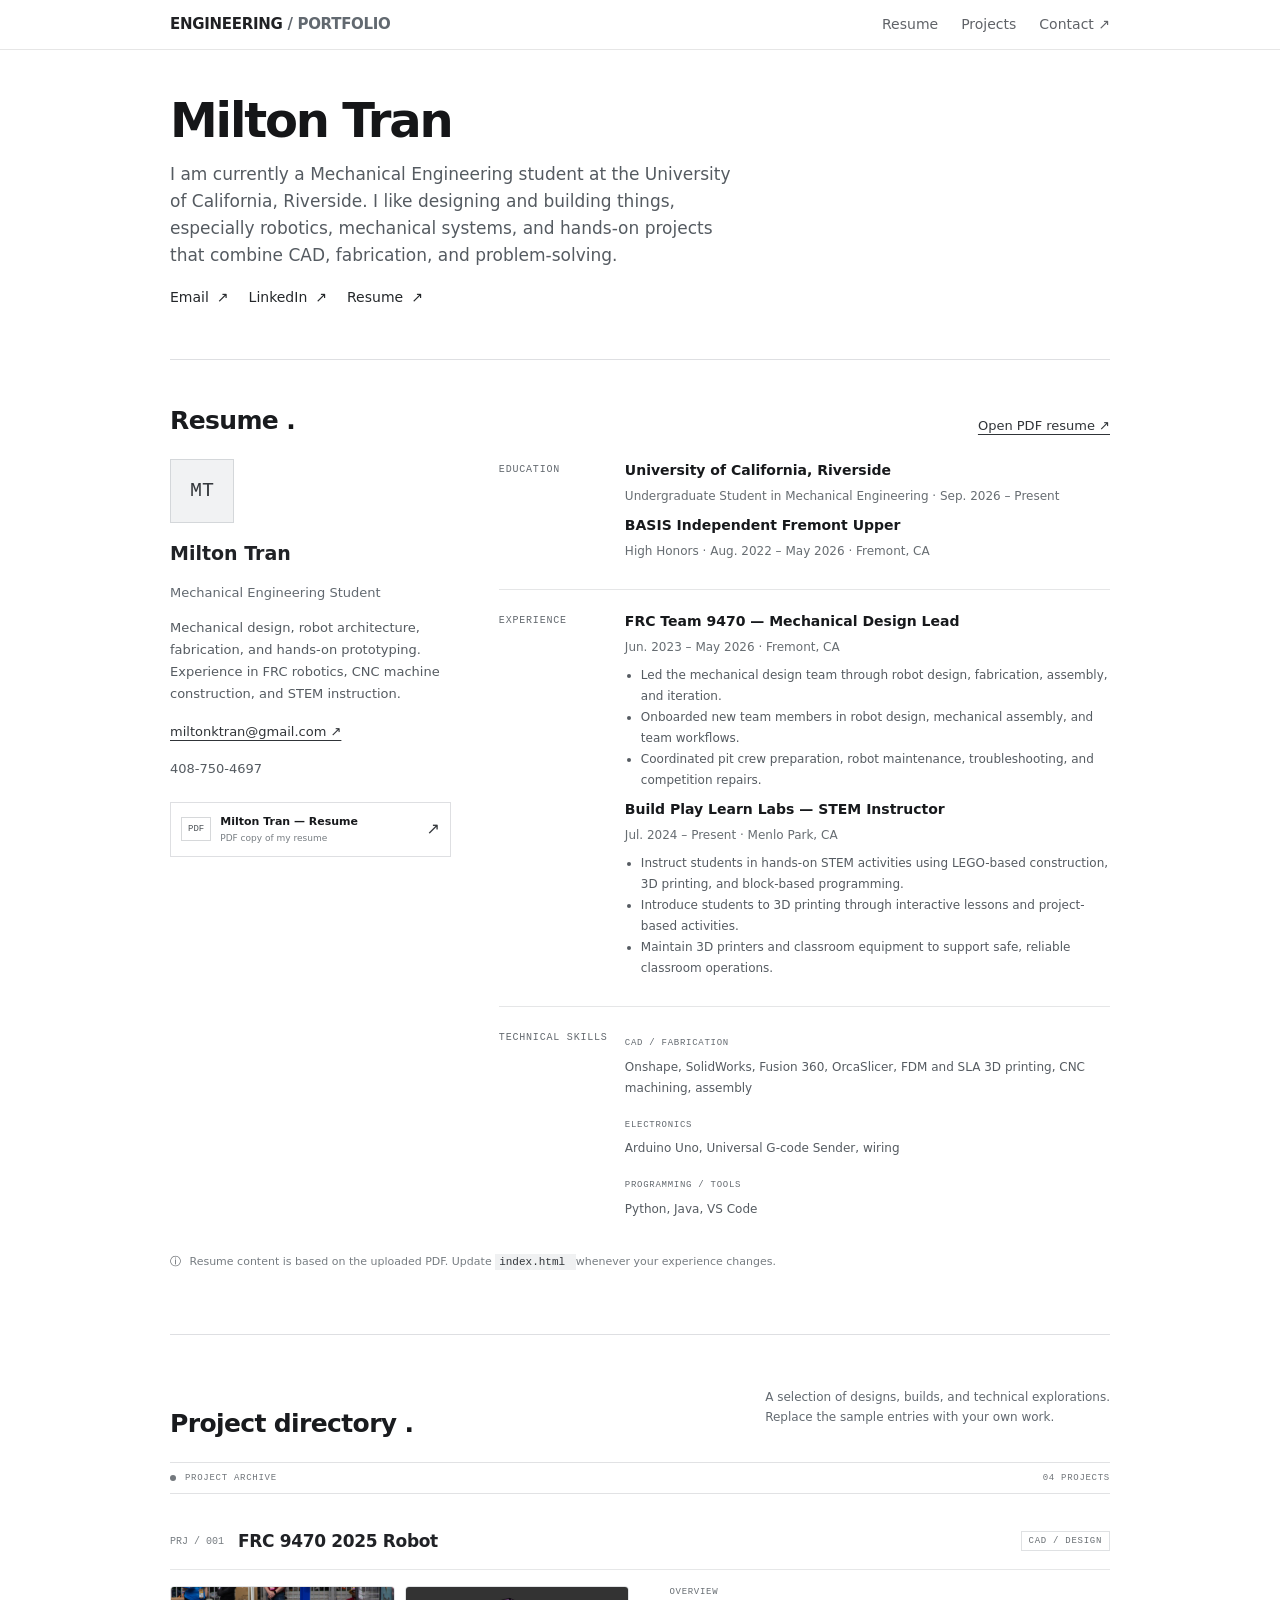
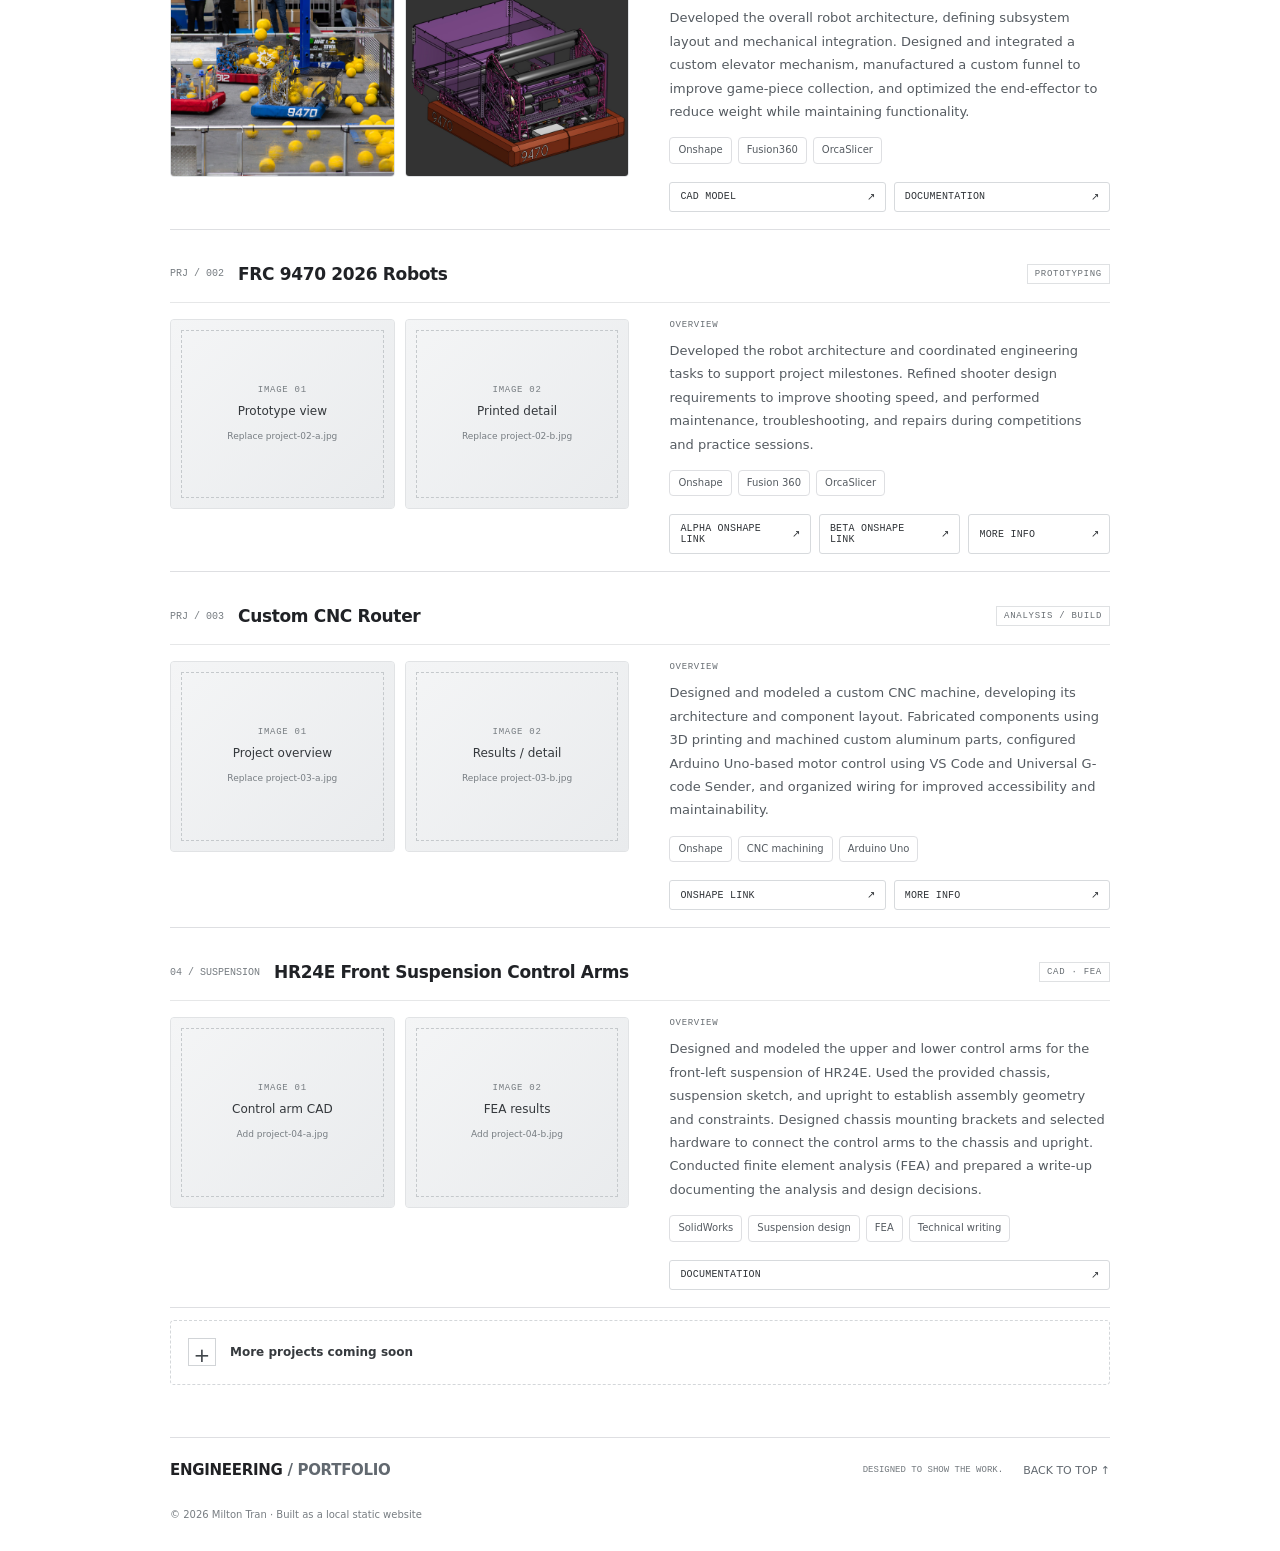
==== index.html @ 8dbb1a3f "test" ====
<!doctype html>
<html lang="en">
 <head>
  <meta charset="utf-8"/>
  <meta content="width=device-width, initial-scale=1" name="viewport"/>
  <meta content="Engineering portfolio &mdash; resume, design projects, CAD, and documentation." name="description"/>
  <title>
   Milton Tran | Engineering Portfolio
  </title>
  <link href="styles.css" rel="stylesheet"/>
 </head>
 <body>
  <div class="ambient ambient-one">
  </div>
  <div class="ambient ambient-two">
  </div>
  <header class="topbar">
   <a class="wordmark" href="#home">
    <span class="mark">
     E
    </span>
    <span>
     ENGINEERING
     <span class="muted">
      / PORTFOLIO
     </span>
    </span>
   </a>
   <nav aria-label="Main navigation">
    <a href="#resume">
     Resume
    </a>
    <a href="#projects">
     Projects
    </a>
    <a class="nav-cta" href="mailto:miltonktran@gmail.com">
     Contact &nearrow;
    </a>
   </nav>
  </header>
  <main>
   <section class="hero section-wrap" id="home">
    <div class="eyebrow">
     <span class="status-dot">
     </span>
     PORTFOLIO / 2026
    </div>
    <h1>
     Milton Tran
    </h1>
    <p class="hero-copy">
     I am currently a Mechanical Engineering student at the University of California, Riverside. I like designing and building things, especially robotics, mechanical systems, and hands-on projects that combine CAD, fabrication, and problem-solving.
    </p>
    <div class="hero-actions">
     <a class="button button-primary" href="mailto:miltonktran@gmail.com">
      Email
      <span>
       &nearrow;
      </span>
     </a>
     <a class="button button-quiet" href="https://www.linkedin.com/" rel="noreferrer" target="_blank">
      LinkedIn
      <span>
       &nearrow;
      </span>
     </a>
     <a class="button button-quiet" href="assets/resume.pdf" rel="noreferrer" target="_blank">
      Resume
      <span>
       &nearrow;
      </span>
     </a>
    </div>
    <div class="hero-meta">
     <div>
      <span class="meta-label">
       FOCUS
      </span>
      <span>
       Mechanical design &middot; Prototyping
      </span>
     </div>
     <div>
      <span class="meta-label">
       TOOLS
      </span>
      <span>
       SolidWorks &middot; Onshape &middot; Fusion 360
      </span>
     </div>
     <div>
      <span class="meta-label">
       BASED IN
      </span>
      <span>
       Riverside, CA
      </span>
     </div>
    </div>
    <div class="hero-index">
     01
     <span>
      &mdash;
     </span>
     ENGINEERING / DESIGN
    </div>
   </section>
   <section class="resume section-wrap" id="resume">
    <div class="section-heading">
     <div>
      <div class="eyebrow">
       01 / BACKGROUND
      </div>
      <h2>
       Resume
       <span class="accent">
        .
       </span>
      </h2>
     </div>
     <a class="text-link" href="assets/resume.pdf" rel="noreferrer" target="_blank">
      Open PDF resume &nearrow;
     </a>
    </div>
    <div class="resume-panel">
     <div class="resume-side">
      <div class="resume-avatar">
       MT
      </div>
      <h3>
       Milton Tran
      </h3>
      <p class="muted">
       Mechanical Engineering Student
      </p>
      <p class="resume-intro">
       Mechanical design, robot architecture, fabrication, and hands-on prototyping. Experience in FRC robotics, CNC machine construction, and STEM instruction.
      </p>
      <a class="text-link" href="mailto:miltonktran@gmail.com">
       miltonktran@gmail.com &nearrow;
      </a>
      <p class="resume-intro">
       408-750-4697
      </p>
      <div class="resume-download">
       <span class="file-icon">
        PDF
       </span>
       <span>
        <strong>
         Milton Tran &mdash; Resume
        </strong>
        <small>
         PDF copy of my resume
        </small>
       </span>
       <a aria-label="Open resume PDF" href="assets/resume.pdf" rel="noreferrer" target="_blank">
        &nearrow;
       </a>
      </div>
     </div>
     <div class="resume-content">
      <div class="resume-block">
       <div class="resume-label">
        EDUCATION
       </div>
       <div>
        <h3>
         University of California, Riverside
        </h3>
        <p class="resume-detail">
         Undergraduate Student in Mechanical Engineering &middot; Sep. 2026 &ndash; Present
        </p>
        <h3>
         BASIS Independent Fremont Upper
        </h3>
        <p class="resume-detail">
         High Honors &middot; Aug. 2022 &ndash; May 2026 &middot; Fremont, CA
        </p>
       </div>
      </div>
      <div class="resume-block">
       <div class="resume-label">
        EXPERIENCE
       </div>
       <div>
        <h3>
         FRC Team 9470 &mdash; Mechanical Design Lead
        </h3>
        <p class="resume-detail">
         Jun. 2023 &ndash; May 2026 &middot; Fremont, CA
        </p>
        <ul>
         <li>
          Led the mechanical design team through robot design, fabrication, assembly, and iteration.
         </li>
         <li>
          Onboarded new team members in robot design, mechanical assembly, and team workflows.
         </li>
         <li>
          Coordinated pit crew preparation, robot maintenance, troubleshooting, and competition repairs.
         </li>
        </ul>
        <h3>
         Build Play Learn Labs &mdash; STEM Instructor
        </h3>
        <p class="resume-detail">
         Jul. 2024 &ndash; Present &middot; Menlo Park, CA
        </p>
        <ul>
         <li>
          Instruct students in hands-on STEM activities using LEGO-based construction, 3D printing, and block-based programming.
         </li>
         <li>
          Introduce students to 3D printing through interactive lessons and project-based activities.
         </li>
         <li>
          Maintain 3D printers and classroom equipment to support safe, reliable classroom operations.
         </li>
        </ul>
       </div>
      </div>
      <div class="resume-block">
       <div class="resume-label">
        TECHNICAL SKILLS
       </div>
       <div class="skill-groups">
        <div>
         <span>
          CAD / FABRICATION
         </span>
         <p>
          Onshape, SolidWorks, Fusion 360, OrcaSlicer, FDM and SLA 3D printing, CNC machining, assembly
         </p>
        </div>
        <div>
         <span>
          ELECTRONICS
         </span>
         <p>
          Arduino Uno, Universal G-code Sender, wiring
         </p>
        </div>
        <div>
         <span>
          PROGRAMMING / TOOLS
         </span>
         <p>
          Python, Java, VS Code
         </p>
        </div>
       </div>
      </div>
     </div>
    </div>
    <p class="edit-note">
     <span>
      ⓘ
     </span>
     Resume content is based on the uploaded PDF. Update
     <code>
      index.html
     </code>
     whenever your experience changes.
    </p>
   </section>
   <section class="projects section-wrap" id="projects">
    <div class="section-heading">
     <div>
      <div class="eyebrow">
       02 / SELECTED WORK
      </div>
      <h2>
       Project directory
       <span class="accent">
        .
       </span>
      </h2>
     </div>
     <p class="section-aside">
      A selection of designs, builds, and technical explorations.
      <br/>
      Replace the sample entries with your own work.
     </p>
    </div>
    <div class="project-toolbar">
     <span>
      <span class="status-dot">
      </span>
      PROJECT ARCHIVE
     </span>
     <span id="project-count">
      04 PROJECTS
     </span>
    </div>
    <article class="project-card">
     <div class="project-title-row">
      <div class="project-number">
       PRJ / 001
      </div>
      <h3>
       FRC 9470 2025 Robot
      </h3>
      <span class="project-type">
       CAD / DESIGN
      </span>
     </div>
     <div class="project-layout">
      <div class="project-gallery">
       <figure class="image-slot">
        <img
        class="project-image"
        src="assets/projects/project-01-a.jpg"
        alt="FRC Team 9470 2026 robot">
        <div class="image-placeholder">
         <span>
          IMAGE 01
         </span>
         <strong>
          CAD overview
         </strong>
         <small>
          Replace project-01-a.jpg
         </small>
        </div>
       </figure>
       <figure class="image-slot">
        <img alt="Second view or detail of the mechanical assembly" onerror="this.style.display='none'; this.nextElementSibling.style.display='grid'" src="assets/projects/project-01-b.jpg"/>
        <div class="image-placeholder">
         <span>
          IMAGE 02
         </span>
         <strong>
          Detail / prototype
         </strong>
         <small>
          Replace project-01-b.jpg
         </small>
        </div>
       </figure>
      </div>
      <div class="project-description">
       <div class="description-label">
        OVERVIEW
       </div>
       <p>
        Developed the overall robot architecture, defining subsystem layout and mechanical integration. Designed and integrated a custom elevator mechanism, manufactured a custom funnel to improve game-piece collection, and optimized the end-effector to reduce weight while maintaining functionality.
       </p>
       <div class="project-tags">
        <span>
         Onshape
        </span>
        <span>
         Fusion360
        </span>
        <span>
         OrcaSlicer
        </span>
       </div>
       <div class="project-links">
        <a class="project-link" data-placeholder-link="" href="https://cad.onshape.com/documents/00fd2afd7e5a27c154c6eacb/w/8401d8eccddc651e6a5a8a69/e/c8c92472f5bed239da127e3a">
         CAD MODEL
         <span>
          &nearrow;
         </span>
        </a>
        <a class="project-link" data-placeholder-link="" href="#">
         DOCUMENTATION
         <span>
          &nearrow;
         </span>
        </a>
       </div>
      </div>
     </div>
    </article>
    <article class="project-card">
     <div class="project-title-row">
      <div class="project-number">
       PRJ / 002
      </div>
      <h3>
       FRC 9470 2026 Robots
      </h3>
      <span class="project-type">
       PROTOTYPING
      </span>
     </div>
     <div class="project-layout">
      <div class="project-gallery">
       <figure class="image-slot">
        <img alt="First view of the 3D printed prototype" onerror="this.style.display='none'; this.nextElementSibling.style.display='grid'" src="assets/projects/project-02-a.jpg"/>
        <div class="image-placeholder">
         <span>
          IMAGE 01
         </span>
         <strong>
          Prototype view
         </strong>
         <small>
          Replace project-02-a.jpg
         </small>
        </div>
       </figure>
       <figure class="image-slot">
        <img alt="Second view of the 3D printed prototype" onerror="this.style.display='none'; this.nextElementSibling.style.display='grid'" src="assets/projects/project-02-b.jpg"/>
        <div class="image-placeholder">
         <span>
          IMAGE 02
         </span>
         <strong>
          Printed detail
         </strong>
         <small>
          Replace project-02-b.jpg
         </small>
        </div>
       </figure>
      </div>
      <div class="project-description">
       <div class="description-label">
        OVERVIEW
       </div>
       <p>
        Developed the robot architecture and coordinated engineering tasks to support project milestones. Refined shooter design requirements to improve shooting speed, and performed maintenance, troubleshooting, and repairs during competitions and practice sessions.
       </p>
       <div class="project-tags">
        <span>
         Onshape
        </span>
        <span>
         Fusion 360
        </span>
        <span>
         OrcaSlicer
        </span>
       </div>
       <div class="project-links">
        <a class="project-link" data-placeholder-link="" href="https://cad.onshape.com/documents/be022a4b718f1cd53ae85e32/w/37e6e1364f21e635ff0fc570/e/b1cc3b634fab305ec6c51910">
         ALPHA ONSHAPE LINK
         <span>
          &nearrow;
         </span>
        </a>
        <a class="project-link" data-placeholder-link="" href="https://cad.onshape.com/documents/df5df9d647afc82eacfe76aa/w/20fc10e9586929e958bf55cb/e/e5fa7af36676060afb455bc2">
         BETA ONSHAPE LINK
         <span>
          &nearrow;
         </span>
        </a>
        <a class="project-link" data-placeholder-link="" href="#">
         MORE INFO
         <span>
          &nearrow;
         </span>
        </a>
       </div>
      </div>
     </div>
    </article>
    <article class="project-card">
     <div class="project-title-row">
      <div class="project-number">
       PRJ / 003
      </div>
      <h3>
       Custom CNC Router
      </h3>
      <span class="project-type">
       ANALYSIS / BUILD
      </span>
     </div>
     <div class="project-layout">
      <div class="project-gallery">
       <figure class="image-slot">
        <img alt="First view of engineering analysis or build" onerror="this.style.display='none'; this.nextElementSibling.style.display='grid'" src="assets/projects/project-03-a.jpg"/>
        <div class="image-placeholder">
         <span>
          IMAGE 01
         </span>
         <strong>
          Project overview
         </strong>
         <small>
          Replace project-03-a.jpg
         </small>
        </div>
       </figure>
       <figure class="image-slot">
        <img alt="Second view of engineering analysis or build" onerror="this.style.display='none'; this.nextElementSibling.style.display='grid'" src="assets/projects/project-03-b.jpg"/>
        <div class="image-placeholder">
         <span>
          IMAGE 02
         </span>
         <strong>
          Results / detail
         </strong>
         <small>
          Replace project-03-b.jpg
         </small>
        </div>
       </figure>
      </div>
      <div class="project-description">
       <div class="description-label">
        OVERVIEW
       </div>
       <p>
        Designed and modeled a custom CNC machine, developing its architecture and component layout. Fabricated components using 3D printing and machined custom aluminum parts, configured Arduino Uno-based motor control using VS Code and Universal G-code Sender, and organized wiring for improved accessibility and maintainability.
       </p>
       <div class="project-tags">
        <span>
         Onshape
        </span>
        <span>
         CNC machining
        </span>
        <span>
         Arduino Uno
        </span>
       </div>
       <div class="project-links">
        <a class="project-link" data-placeholder-link="" href="https://cad.onshape.com/documents/e0704cd442b7a5a010e076b6/w/1e5bdd04206ad65185312fa5/e/b427f6d83ccc3213c7b912a8">
         ONSHAPE LINK
         <span>
          &nearrow;
         </span>
        </a>
        <a class="project-link" data-placeholder-link="" href="#">
         MORE INFO
         <span>
          &nearrow;
         </span>
        </a>
       </div>
      </div>
     </div>
    </article>
    <article class="project-card">
     <div class="project-title-row">
      <span class="project-number">
       04 / SUSPENSION
      </span>
      <h3>
       HR24E Front Suspension Control Arms
      </h3>
      <span class="project-type">
       CAD &middot; FEA
      </span>
     </div>
     <div class="project-layout">
      <div class="project-gallery">
       <figure class="image-slot">
        <img alt="HR24E upper and lower control arm CAD model" onerror="this.style.display='none';this.nextElementSibling.style.display='grid';" src="assets/projects/project-04-a.jpg"/>
        <div class="image-placeholder">
         <span>
          IMAGE 01
         </span>
         <strong>
          Control arm CAD
         </strong>
         <small>
          Add project-04-a.jpg
         </small>
        </div>
       </figure>
       <figure class="image-slot">
        <img alt="Finite element analysis of HR24E control arms" onerror="this.style.display='none';this.nextElementSibling.style.display='grid';" src="assets/projects/project-04-b.jpg"/>
        <div class="image-placeholder">
         <span>
          IMAGE 02
         </span>
         <strong>
          FEA results
         </strong>
         <small>
          Add project-04-b.jpg
         </small>
        </div>
       </figure>
      </div>
      <div class="project-description">
       <span class="description-label">
        OVERVIEW
       </span>
       <p>
        Designed and modeled the upper and lower control arms for the front-left suspension of HR24E. Used the provided chassis, suspension sketch, and upright to establish assembly geometry and constraints. Designed chassis mounting brackets and selected hardware to connect the control arms to the chassis and upright. Conducted finite element analysis (FEA) and prepared a write-up documenting the analysis and design decisions.
       </p>
       <div class="project-tags">
        <span>
         SolidWorks
        </span>
        <span>
         Suspension design
        </span>
        <span>
         FEA
        </span>
        <span>
         Technical writing
        </span>
       </div>
       <div class="project-links">
        <a class="project-link" href="https://docs.google.com/document/d/1D60F-jJPK0hM7EQXB3bug5QAdksG6HkO5XHBVFfknUc/edit?tab=t.0" rel="noreferrer" target="_blank">
         DOCUMENTATION
         <span>
          &nearrow;
         </span>
        </a>
       </div>
      </div>
     </div>
    </article>
    <div class="add-project">
     <span class="add-symbol">
      +
     </span>
     <div>
      <strong>
       More projects coming soon
      </strong>
      <p>
      </p>
     </div>
    </div>
   </section>
  </main>
  <footer class="footer section-wrap">
   <a class="wordmark" href="#home">
    <span class="mark">
     E
    </span>
    <span>
     ENGINEERING
     <span class="muted">
      / PORTFOLIO
     </span>
    </span>
   </a>
   <span>
    DESIGNED TO SHOW THE WORK.
   </span>
   <a href="#home">
    BACK TO TOP &uarr;
   </a>
   <small>
    &copy; 2026 Milton Tran &middot; Built as a local static website
   </small>
  </footer>
  <script src="script.js">
  </script>
 </body>
</html>
---- styles.css ----
:root{--bg:#fff;--panel:#fff;--line:#dedfe2;--text:#17191c;--muted:#626970;--accent:#25282b;--mono:"SFMono-Regular",Consolas,"Liberation Mono",monospace;--sans:Inter,ui-sans-serif,system-ui,-apple-system,BlinkMacSystemFont,"Segoe UI",sans-serif}*{box-sizing:border-box}html{scroll-behavior:smooth;scroll-padding-top:76px}body{margin:0;background:var(--bg);color:var(--text);font-family:var(--sans);line-height:1.65;overflow-x:hidden}a{color:#303438;text-decoration:none}a:hover{color:#000;text-decoration:underline;text-underline-offset:4px}.ambient{display:none}.section-wrap{width:min(940px,calc(100% - 48px));margin-inline:auto}.topbar{height:50px;position:sticky;top:0;z-index:10;display:flex;align-items:center;justify-content:space-between;padding:0 max(24px,calc((100vw - 940px)/2));background:rgba(255,255,255,.96);backdrop-filter:blur(12px);border-bottom:1px solid #e6e6e6}.wordmark{display:flex;align-items:center;gap:9px;font-size:15px;letter-spacing:-.02em;font-weight:650;color:#202124}.mark{display:none}.muted{color:var(--muted)}nav{display:flex;align-items:center;gap:23px;font-size:14px;color:#606368}nav a{color:#606368}nav a:hover{color:#111}.nav-cta{padding:0;border:0;color:#606368}.hero{min-height:auto;padding-top:43px;padding-bottom:50px;position:relative}.hero .eyebrow{display:none}.hero h1{font-size:clamp(38px,5vw,48px);letter-spacing:-.045em;line-height:1.15;font-weight:600;margin:0 0 13px;color:#151618}.accent{color:#151618}.hero-copy{max-width:570px;color:#555b61;font-size:17px;line-height:1.58;margin:0}.hero-actions{display:flex;gap:20px;margin-top:17px}.button{padding:0;font-size:14px;font-weight:500;display:inline-flex;gap:8px;align-items:center}.button-primary,.button-quiet{background:none;color:#24272a;border:0}.button-primary:hover,.button-quiet:hover{background:none}.hero-meta,.hero-index{display:none}.resume,.projects{padding-top:40px;padding-bottom:52px;border-top:1px solid #dedfe2}.section-heading{display:flex;justify-content:space-between;align-items:end;gap:24px;margin-bottom:23px}.section-heading h2{font-size:25px;line-height:1.25;letter-spacing:-.025em;font-weight:600;margin:5px 0 0;color:#191b1e}.section-heading .eyebrow{display:none}.text-link{font-family:var(--sans);font-size:13px;letter-spacing:0;color:#303438;border:0;padding:0;text-decoration:underline;text-underline-offset:4px}.resume-panel{display:grid;grid-template-columns:.72fr 1.5fr;border:0;background:transparent}.resume-side{padding:0 24px 0 0;border-right:0}.resume-avatar{width:64px;height:64px;border:1px solid #d4d7da;background:#f1f2f3;display:grid;place-items:center;color:#34383c;font:20px var(--mono);margin-bottom:15px}.resume-avatar span{display:none}.resume-side h3{font-size:19px;margin:0;color:#202226}.resume-side p{font-size:13px}.resume-intro{margin:13px 0;color:#555b61;line-height:1.7}.resume-rule{display:none}.resume-download{margin-top:22px;border:1px solid #dedfe2;padding:10px;display:flex;align-items:center;gap:9px;background:#fff}.file-icon{font:9px var(--mono);color:#4d5257;border:1px solid #d6d8da;padding:6px}.resume-download span:nth-child(2){display:grid;flex:1}.resume-download strong{font-size:11px}.resume-download small{font-size:9px;color:#777d82}.resume-download>a{color:#34383c}.resume-content{padding:0 0 0 24px}.resume-block{display:grid;grid-template-columns:110px 1fr;gap:16px;padding:0 0 20px;margin-bottom:20px;border-bottom:1px solid #e5e6e7}.resume-block:last-child{border:0;margin-bottom:0}.resume-label{padding-top:5px;color:#646a70;font:10px var(--mono);letter-spacing:.08em}.resume-block h3{font-size:14px;margin:0 0 4px;font-weight:600}.resume-block p,.resume-block li{font-size:12px;color:#555b61;line-height:1.75}.resume-detail{color:#676d72!important;margin:0 0 7px}.resume-block ul{padding-left:16px;margin:7px 0}.skill-groups{display:grid;gap:10px}.skill-groups span{font:9px var(--mono);color:#646a70;letter-spacing:.08em}.skill-groups p{margin:3px 0 0}.edit-note{color:#777d82;font-size:11px;margin-top:13px}.edit-note span{color:#50555a;margin-right:5px}code{font-family:var(--mono);color:#303438;background:#f0f1f2;padding:2px 4px}.section-aside{font-size:12px;color:#626970;line-height:1.7}.project-toolbar{display:flex;justify-content:space-between;padding:10px 0;border-top:1px solid #e1e2e4;border-bottom:1px solid #e1e2e4;margin-bottom:15px;font:9px var(--mono);color:#70757a;letter-spacing:.08em}.project-toolbar span:first-child{display:flex;align-items:center;gap:9px}.status-dot{display:inline-block;width:6px;height:6px;border-radius:50%;background:#73787d}.project-card{border:0;border-bottom:1px solid #dedfe2;margin-bottom:12px;background:transparent}.project-title-row{display:flex;align-items:center;gap:14px;padding:18px 0 14px;border-bottom:1px solid #e6e7e8}.project-number{font:10px var(--mono);color:#777d82;white-space:nowrap}.project-title-row h3{font-size:17px;font-weight:600;letter-spacing:-.02em;margin:0;flex:1;color:#202226}.project-type{font:9px var(--mono);border:1px solid #dfe1e3;padding:4px 7px;white-space:nowrap;color:#686e73;letter-spacing:.08em}.project-layout{display:grid;grid-template-columns:1.02fr .98fr}.project-gallery{padding:16px 20px 16px 0;display:grid;grid-template-columns:1fr 1fr;gap:10px}.image-slot{margin:0;aspect-ratio:1.18;position:relative;overflow:hidden;background:#f1f2f3;border:1px solid #e1e3e5;border-radius:4px}.image-slot img{width:100%;height:100%;object-fit:cover;display:block;transition:transform .25s}.image-slot:hover img{transform:scale(1.025)}.image-placeholder{display:none;position:absolute;inset:0;place-items:center;align-content:center;gap:7px;text-align:center;background:linear-gradient(135deg,#f4f5f6,#e9ebed);padding:10px}.image-placeholder:before{content:"";position:absolute;inset:10px;border:1px dashed #c5c9cc;pointer-events:none}.image-placeholder>span{font:9px var(--mono);color:#777d82;letter-spacing:.08em}.image-placeholder strong{font-size:12px;font-weight:500;color:#34383c}.image-placeholder small{font-size:9px;color:#777d82}.project-description{padding:17px 0 17px 20px;display:flex;flex-direction:column;align-items:flex-start}.description-label{font:9px var(--mono);color:#686e73;letter-spacing:.08em}.project-description>p{font-size:13px;color:#555b61;line-height:1.8;margin:9px 0 14px}.project-tags{display:flex;flex-wrap:wrap;gap:6px;margin-bottom:18px}.project-tags span{font-size:10px;color:#555b61;border:1px solid #dedfe2;border-radius:4px;padding:4px 8px;background:#fff}.project-links{display:flex;flex-wrap:wrap;gap:8px;margin-top:auto;width:100%}.project-link{display:flex;align-items:center;justify-content:space-between;gap:18px;padding:8px 10px;border:1px solid #d7dadd;border-radius:3px;color:#303438;font:10px var(--mono);letter-spacing:.02em;flex:1;min-width:130px;background:#fff}.project-link:hover{background:#f5f6f7;border-color:#aeb3b7;text-decoration:none}.add-project{border:1px dashed #d4d7da;display:flex;align-items:center;gap:14px;padding:17px;color:#363a3e;border-radius:4px}.add-symbol{width:28px;height:28px;display:grid;place-items:center;color:#41464b;border:1px solid #d1d4d7;font-size:20px}.add-project strong{font-size:12px;font-weight:600}.add-project p{font-size:11px;color:#747a80;margin:3px 0 0}.footer{border-top:1px solid #dedfe2;padding-top:20px;padding-bottom:28px;display:flex;align-items:center;gap:20px;flex-wrap:wrap}.footer>span{margin-left:auto;font:9px var(--mono);color:#73797e}.footer>a:not(.wordmark){font:11px var(--sans);color:#626970}.footer small{width:100%;font-size:10px;color:#777d82;margin-top:4px}@media(max-width:760px){.section-wrap{width:min(100% - 32px,600px)}.topbar{padding:0 16px;height:54px}.wordmark{font-size:13px;letter-spacing:-.02em;gap:7px}nav{gap:14px;font-size:12px}.hero{padding-top:38px;padding-bottom:35px;min-height:0}.hero h1{font-size:clamp(36px,9vw,46px)}.section-heading{align-items:flex-start;flex-direction:column}.resume-panel{grid-template-columns:1fr}.resume-side{border-right:0;border-bottom:1px solid #e3e4e5;padding:0 0 22px;margin-bottom:22px}.resume-content{padding:0}.resume-block{grid-template-columns:1fr;gap:7px;padding:0 0 18px;margin-bottom:18px}.project-title-row{gap:9px;flex-wrap:wrap;padding:15px 0}.project-title-row h3{flex-basis:calc(100% - 90px);font-size:15px}.project-layout{grid-template-columns:1fr}.project-gallery{padding:13px 0;gap:8px}.project-description{padding:12px 0 20px}.project-links{margin-top:8px}.footer{gap:13px}.footer>span{display:none}.footer>a:not(.wordmark){margin-left:auto}.resume,.projects{padding-top:35px;padding-bottom:42px}.section-aside{margin:0}}@media(max-width:420px){nav{gap:10px}nav a:first-child{display:none}.hero-actions{flex-wrap:wrap}.project-gallery{grid-template-columns:1fr 1fr}.image-slot{aspect-ratio:.95}.project-links{flex-direction:column}.project-link{width:100%}}
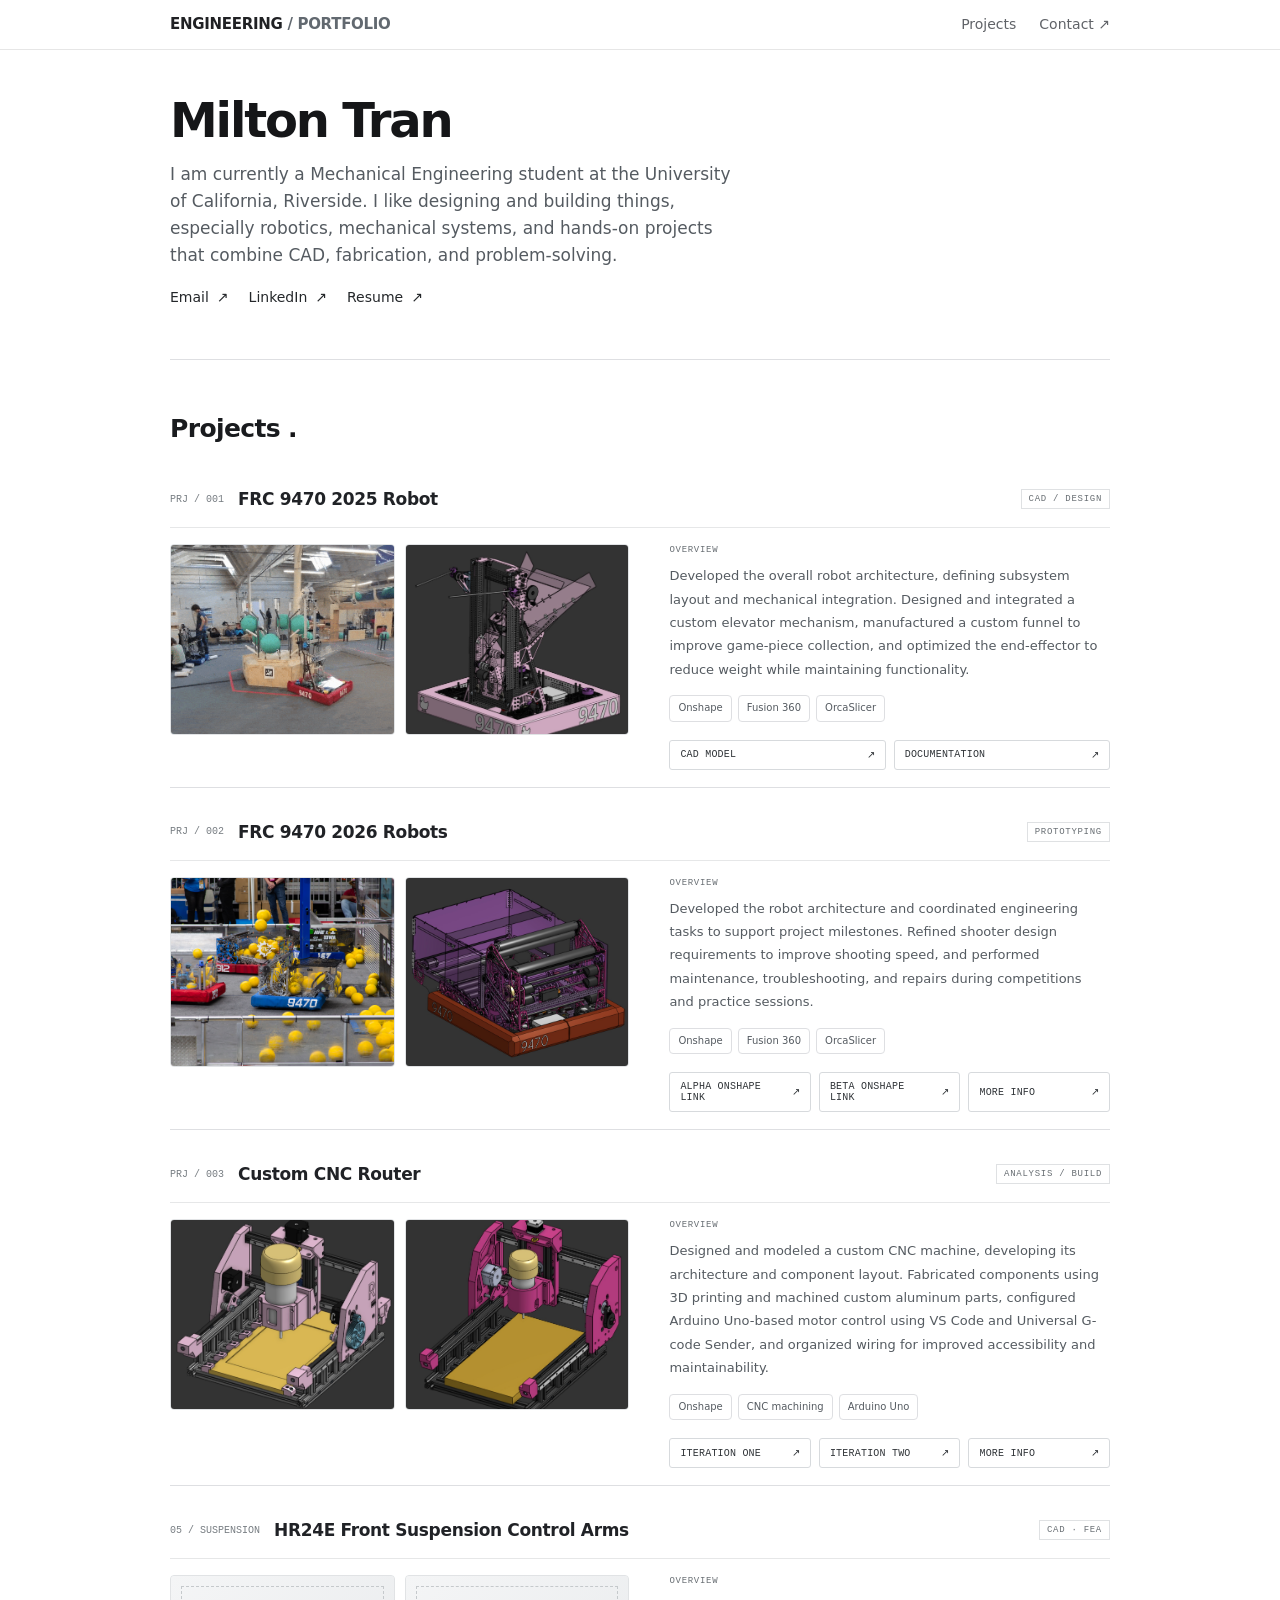
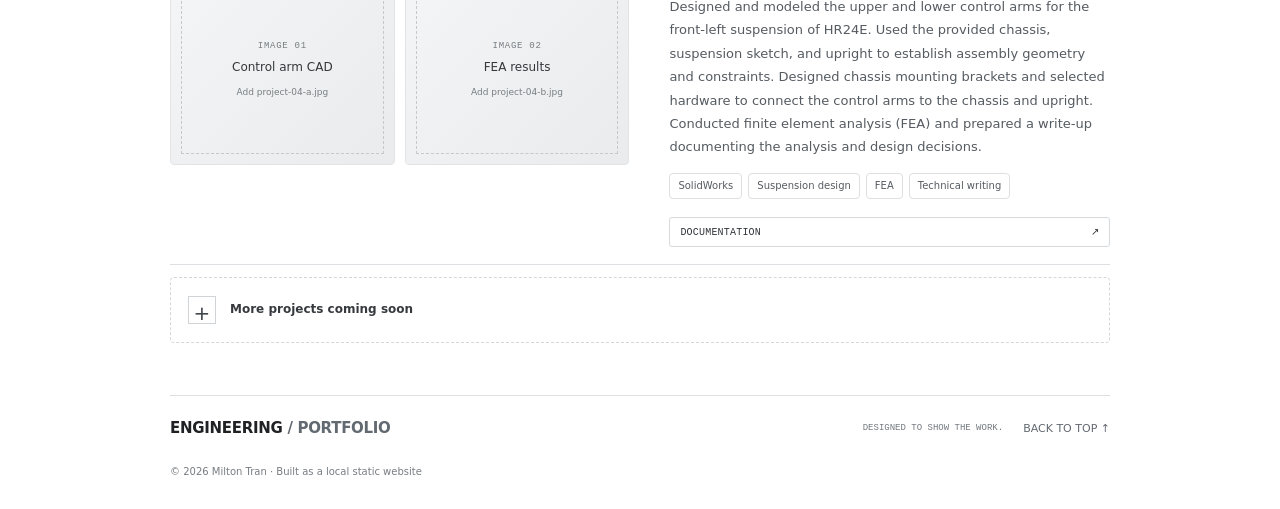
==== commit 42e38684: "update" ====
--- a/index.html
+++ b/index.html
@@ -3,7 +3,7 @@
  <head>
   <meta charset="utf-8"/>
   <meta content="width=device-width, initial-scale=1" name="viewport"/>
-  <meta content="Engineering portfolio &mdash; resume, design projects, CAD, and documentation." name="description"/>
+  <meta content="Engineering portfolio &mdash; design projects, CAD, prototypes, and fabrication work." name="description"/>
   <title>
    Milton Tran | Engineering Portfolio
   </title>
@@ -27,9 +27,6 @@
     </span>
    </a>
    <nav aria-label="Main navigation">
-    <a href="#resume">
-     Resume
-    </a>
     <a href="#projects">
      Projects
     </a>
@@ -105,165 +102,6 @@
      ENGINEERING / DESIGN
     </div>
    </section>
-   <section class="resume section-wrap" id="resume">
-    <div class="section-heading">
-     <div>
-      <div class="eyebrow">
-       01 / BACKGROUND
-      </div>
-      <h2>
-       Resume
-       <span class="accent">
-        .
-       </span>
-      </h2>
-     </div>
-     <a class="text-link" href="assets/resume.pdf" rel="noreferrer" target="_blank">
-      Open PDF resume &nearrow;
-     </a>
-    </div>
-    <div class="resume-panel">
-     <div class="resume-side">
-      <div class="resume-avatar">
-       MT
-      </div>
-      <h3>
-       Milton Tran
-      </h3>
-      <p class="muted">
-       Mechanical Engineering Student
-      </p>
-      <p class="resume-intro">
-       Mechanical design, robot architecture, fabrication, and hands-on prototyping. Experience in FRC robotics, CNC machine construction, and STEM instruction.
-      </p>
-      <a class="text-link" href="mailto:miltonktran@gmail.com">
-       miltonktran@gmail.com &nearrow;
-      </a>
-      <p class="resume-intro">
-       408-750-4697
-      </p>
-      <div class="resume-download">
-       <span class="file-icon">
-        PDF
-       </span>
-       <span>
-        <strong>
-         Milton Tran &mdash; Resume
-        </strong>
-        <small>
-         PDF copy of my resume
-        </small>
-       </span>
-       <a aria-label="Open resume PDF" href="assets/resume.pdf" rel="noreferrer" target="_blank">
-        &nearrow;
-       </a>
-      </div>
-     </div>
-     <div class="resume-content">
-      <div class="resume-block">
-       <div class="resume-label">
-        EDUCATION
-       </div>
-       <div>
-        <h3>
-         University of California, Riverside
-        </h3>
-        <p class="resume-detail">
-         Undergraduate Student in Mechanical Engineering &middot; Sep. 2026 &ndash; Present
-        </p>
-        <h3>
-         BASIS Independent Fremont Upper
-        </h3>
-        <p class="resume-detail">
-         High Honors &middot; Aug. 2022 &ndash; May 2026 &middot; Fremont, CA
-        </p>
-       </div>
-      </div>
-      <div class="resume-block">
-       <div class="resume-label">
-        EXPERIENCE
-       </div>
-       <div>
-        <h3>
-         FRC Team 9470 &mdash; Mechanical Design Lead
-        </h3>
-        <p class="resume-detail">
-         Jun. 2023 &ndash; May 2026 &middot; Fremont, CA
-        </p>
-        <ul>
-         <li>
-          Led the mechanical design team through robot design, fabrication, assembly, and iteration.
-         </li>
-         <li>
-          Onboarded new team members in robot design, mechanical assembly, and team workflows.
-         </li>
-         <li>
-          Coordinated pit crew preparation, robot maintenance, troubleshooting, and competition repairs.
-         </li>
-        </ul>
-        <h3>
-         Build Play Learn Labs &mdash; STEM Instructor
-        </h3>
-        <p class="resume-detail">
-         Jul. 2024 &ndash; Present &middot; Menlo Park, CA
-        </p>
-        <ul>
-         <li>
-          Instruct students in hands-on STEM activities using LEGO-based construction, 3D printing, and block-based programming.
-         </li>
-         <li>
-          Introduce students to 3D printing through interactive lessons and project-based activities.
-         </li>
-         <li>
-          Maintain 3D printers and classroom equipment to support safe, reliable classroom operations.
-         </li>
-        </ul>
-       </div>
-      </div>
-      <div class="resume-block">
-       <div class="resume-label">
-        TECHNICAL SKILLS
-       </div>
-       <div class="skill-groups">
-        <div>
-         <span>
-          CAD / FABRICATION
-         </span>
-         <p>
-          Onshape, SolidWorks, Fusion 360, OrcaSlicer, FDM and SLA 3D printing, CNC machining, assembly
-         </p>
-        </div>
-        <div>
-         <span>
-          ELECTRONICS
-         </span>
-         <p>
-          Arduino Uno, Universal G-code Sender, wiring
-         </p>
-        </div>
-        <div>
-         <span>
-          PROGRAMMING / TOOLS
-         </span>
-         <p>
-          Python, Java, VS Code
-         </p>
-        </div>
-       </div>
-      </div>
-     </div>
-    </div>
-    <p class="edit-note">
-     <span>
-      ⓘ
-     </span>
-     Resume content is based on the uploaded PDF. Update
-     <code>
-      index.html
-     </code>
-     whenever your experience changes.
-    </p>
-   </section>
    <section class="projects section-wrap" id="projects">
     <div class="section-heading">
      <div>
@@ -271,27 +109,15 @@
        02 / SELECTED WORK
       </div>
       <h2>
-       Project directory
+       Projects
        <span class="accent">
         .
        </span>
       </h2>
      </div>
      <p class="section-aside">
-      A selection of designs, builds, and technical explorations.
       <br/>
-      Replace the sample entries with your own work.
      </p>
-    </div>
-    <div class="project-toolbar">
-     <span>
-      <span class="status-dot">
-      </span>
-      PROJECT ARCHIVE
-     </span>
-     <span id="project-count">
-      04 PROJECTS
-     </span>
     </div>
     <article class="project-card">
      <div class="project-title-row">
@@ -310,8 +136,8 @@
        <figure class="image-slot">
         <img
         class="project-image"
-        src="assets/projects/project-01-a.jpg"
-        alt="FRC Team 9470 2026 robot">
+        src="assets/projects/project-01-b.gif"
+        alt="FRC Team 9470 2025 robot">
         <div class="image-placeholder">
          <span>
           IMAGE 01
@@ -325,7 +151,7 @@
         </div>
        </figure>
        <figure class="image-slot">
-        <img alt="Second view or detail of the mechanical assembly" onerror="this.style.display='none'; this.nextElementSibling.style.display='grid'" src="assets/projects/project-01-b.jpg"/>
+        <img alt="Second view or detail of the mechanical assembly" onerror="this.style.display='none'; this.nextElementSibling.style.display='grid'" src="assets/projects/project-01-a.jpg"/>
         <div class="image-placeholder">
          <span>
           IMAGE 02
@@ -351,7 +177,7 @@
          Onshape
         </span>
         <span>
-         Fusion360
+         Fusion 360
         </span>
         <span>
          OrcaSlicer
@@ -520,8 +346,14 @@
         </span>
        </div>
        <div class="project-links">
+        <a class="project-link" data-placeholder-link="" href="https://cad.onshape.com/documents/29fe2472e460c06995bfa753/w/61e2e5fd30f0dcac505584a5/e/05e67eb22c1523a31b5ead69">
+         ITERATION ONE
+         <span>
+          &nearrow;
+         </span>
+        </a>
         <a class="project-link" data-placeholder-link="" href="https://cad.onshape.com/documents/e0704cd442b7a5a010e076b6/w/1e5bdd04206ad65185312fa5/e/b427f6d83ccc3213c7b912a8">
-         ONSHAPE LINK
+         ITERATION TWO
          <span>
           &nearrow;
          </span>
@@ -539,7 +371,7 @@
     <article class="project-card">
      <div class="project-title-row">
       <span class="project-number">
-       04 / SUSPENSION
+       05 / SUSPENSION
       </span>
       <h3>
        HR24E Front Suspension Control Arms
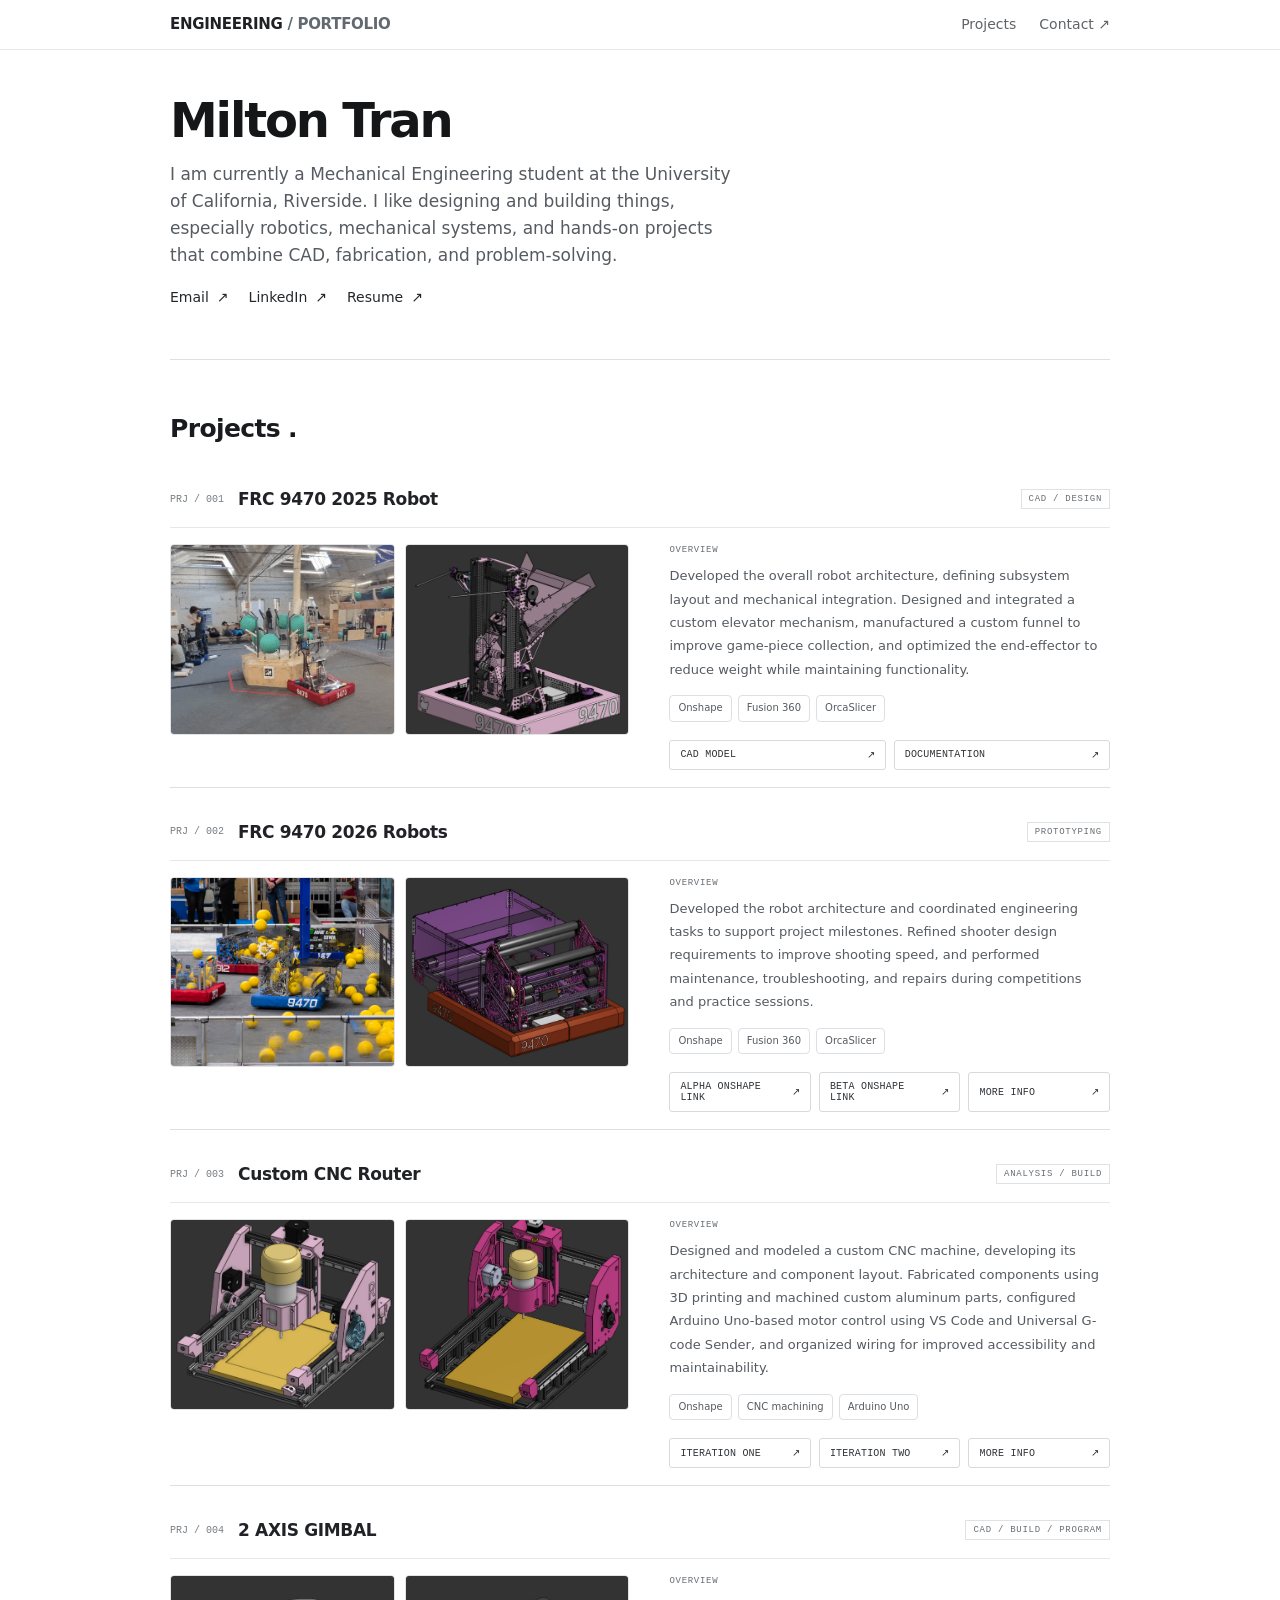
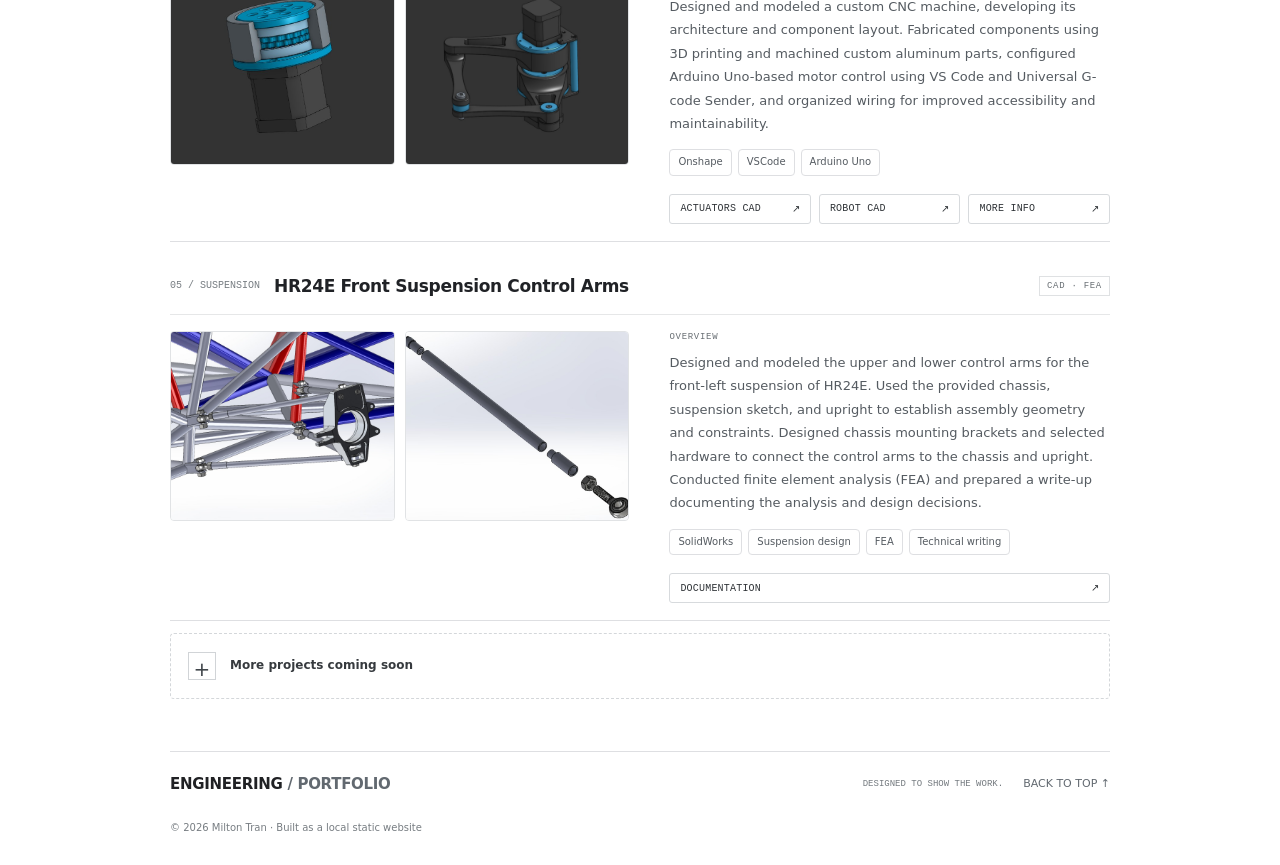
==== commit 2a5fa72a: "Update" ====
--- a/index.html
+++ b/index.html
@@ -370,6 +370,90 @@
     </article>
     <article class="project-card">
      <div class="project-title-row">
+      <div class="project-number">
+       PRJ / 004
+      </div>
+      <h3>
+       2 AXIS GIMBAL
+      </h3>
+      <span class="project-type">
+       CAD / BUILD / PROGRAM
+      </span>
+     </div>
+     <div class="project-layout">
+      <div class="project-gallery">
+       <figure class="image-slot">
+        <img alt="First view of engineering analysis or build" onerror="this.style.display='none'; this.nextElementSibling.style.display='grid'" src="assets/projects/project-04-a.jpg"/>
+        <div class="image-placeholder">
+         <span>
+          IMAGE 01
+         </span>
+         <strong>
+          Project overview
+         </strong>
+         <small>
+          Replace project-03-a.jpg
+         </small>
+        </div>
+       </figure>
+       <figure class="image-slot">
+        <img alt="Second view of engineering analysis or build" onerror="this.style.display='none'; this.nextElementSibling.style.display='grid'" src="assets/projects/project-04-b.jpg"/>
+        <div class="image-placeholder">
+         <span>
+          IMAGE 02
+         </span>
+         <strong>
+          Results / detail
+         </strong>
+         <small>
+          Replace project-03-b.jpg
+         </small>
+        </div>
+       </figure>
+      </div>
+      <div class="project-description">
+       <div class="description-label">
+        OVERVIEW
+       </div>
+       <p>
+        Designed and modeled a custom CNC machine, developing its architecture and component layout. Fabricated components using 3D printing and machined custom aluminum parts, configured Arduino Uno-based motor control using VS Code and Universal G-code Sender, and organized wiring for improved accessibility and maintainability.
+       </p>
+       <div class="project-tags">
+        <span>
+         Onshape
+        </span>
+        <span>
+         VSCode
+        </span>
+        <span>
+         Arduino Uno
+        </span>
+       </div>
+       <div class="project-links">
+        <a class="project-link" data-placeholder-link="" href="https://cad.onshape.com/documents/83039a6c6ade38fd1b34c7e4/w/e9be02aba01d16652b51fb08/e/c2b551d942019015146909dc">
+         ACTUATORS CAD
+         <span>
+          &nearrow;
+         </span>
+        </a>
+        <a class="project-link" data-placeholder-link="" href="https://cad.onshape.com/documents/9912a0891dfca1b9beb59a49/w/4ca0d48cdeaccb3d17090a57/e/5b6b08e2c7ca0c739b2f3fa4">
+         ROBOT CAD
+         <span>
+          &nearrow;
+         </span>
+        </a>
+        <a class="project-link" data-placeholder-link="" href="#">
+         MORE INFO
+         <span>
+          &nearrow;
+         </span>
+        </a>
+       </div>
+      </div>
+     </div>
+    </article>
+    <article class="project-card">
+     <div class="project-title-row">
       <span class="project-number">
        05 / SUSPENSION
       </span>
@@ -383,7 +467,7 @@
      <div class="project-layout">
       <div class="project-gallery">
        <figure class="image-slot">
-        <img alt="HR24E upper and lower control arm CAD model" onerror="this.style.display='none';this.nextElementSibling.style.display='grid';" src="assets/projects/project-04-a.jpg"/>
+        <img alt="HR24E upper and lower control arm CAD model" onerror="this.style.display='none';this.nextElementSibling.style.display='grid';" src="assets/projects/project-05-a.jpg"/>
         <div class="image-placeholder">
          <span>
           IMAGE 01
@@ -397,13 +481,13 @@
         </div>
        </figure>
        <figure class="image-slot">
-        <img alt="Finite element analysis of HR24E control arms" onerror="this.style.display='none';this.nextElementSibling.style.display='grid';" src="assets/projects/project-04-b.jpg"/>
+        <img alt="Finite element analysis of HR24E control arms" onerror="this.style.display='none';this.nextElementSibling.style.display='grid';" src="assets/projects/project-05-b.jpg"/>
         <div class="image-placeholder">
          <span>
           IMAGE 02
          </span>
          <strong>
-          FEA results
+          EXPLODED VIEW
          </strong>
          <small>
           Add project-04-b.jpg
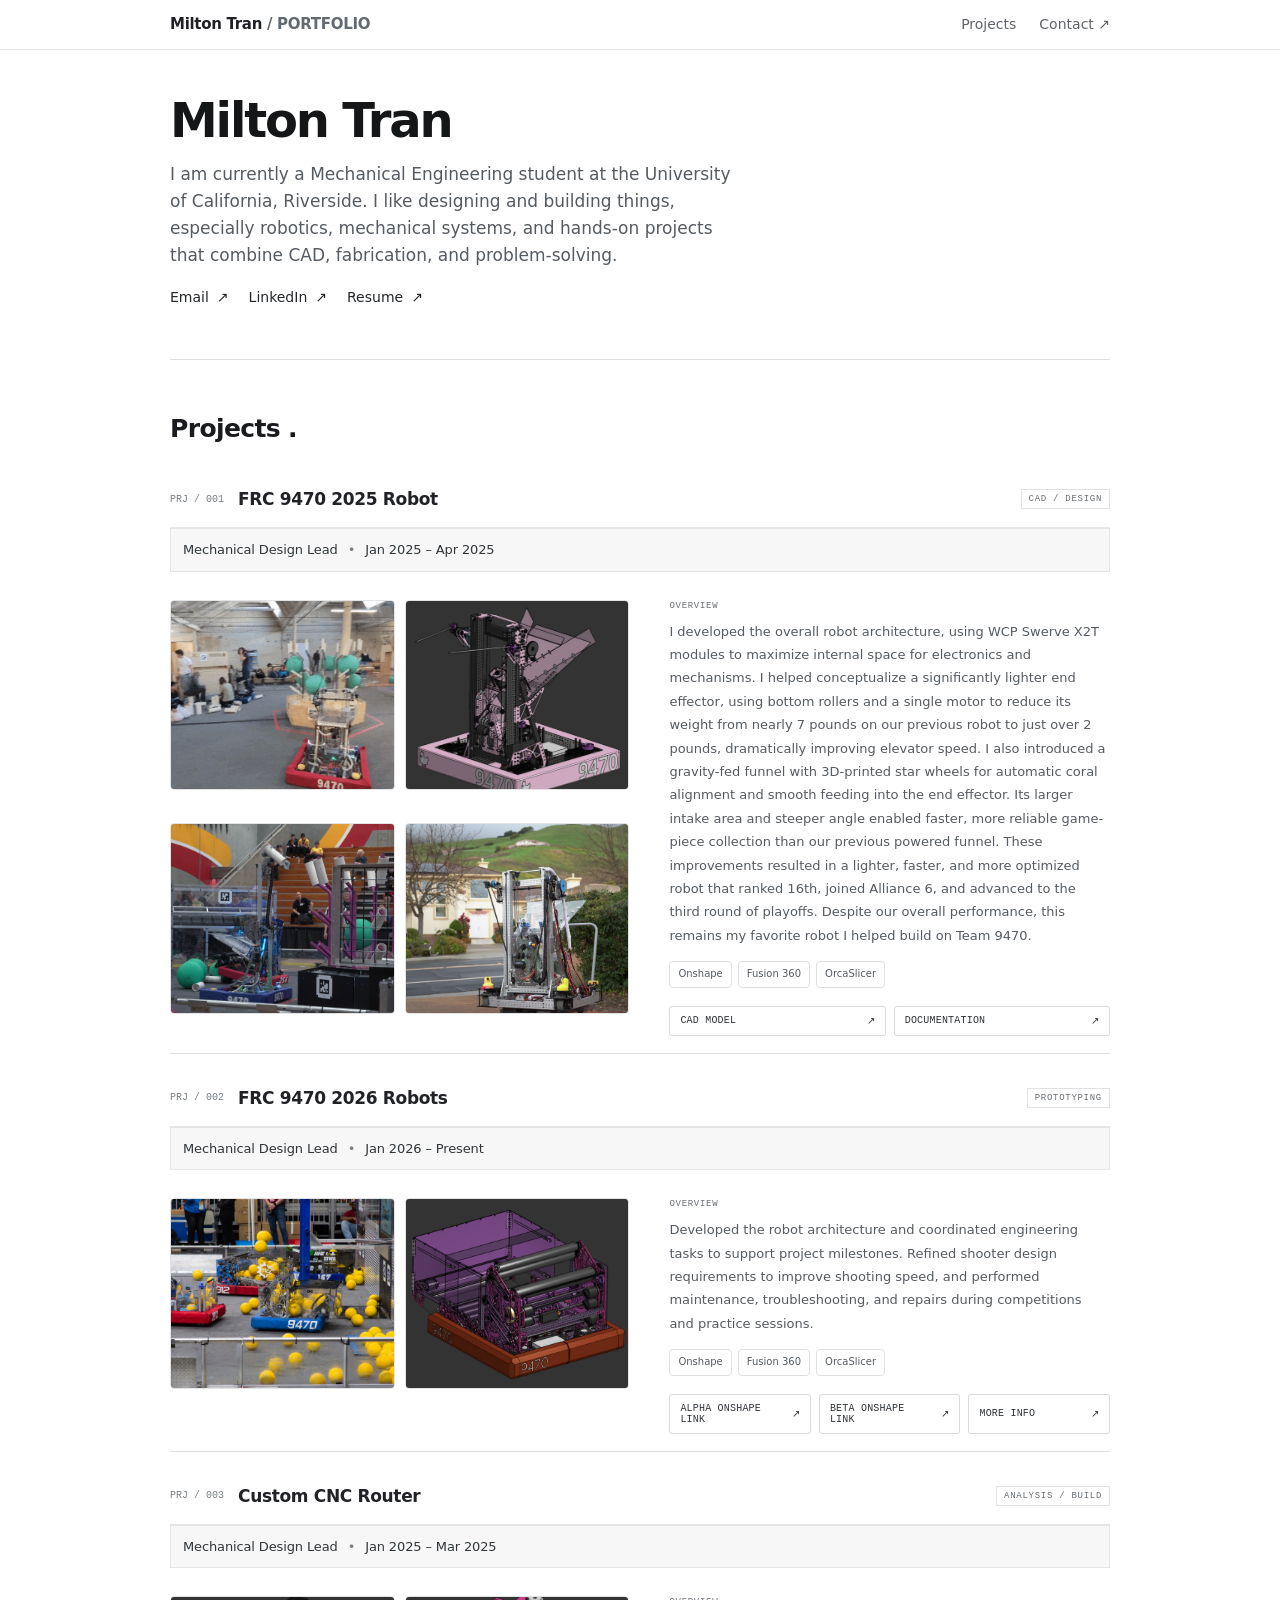
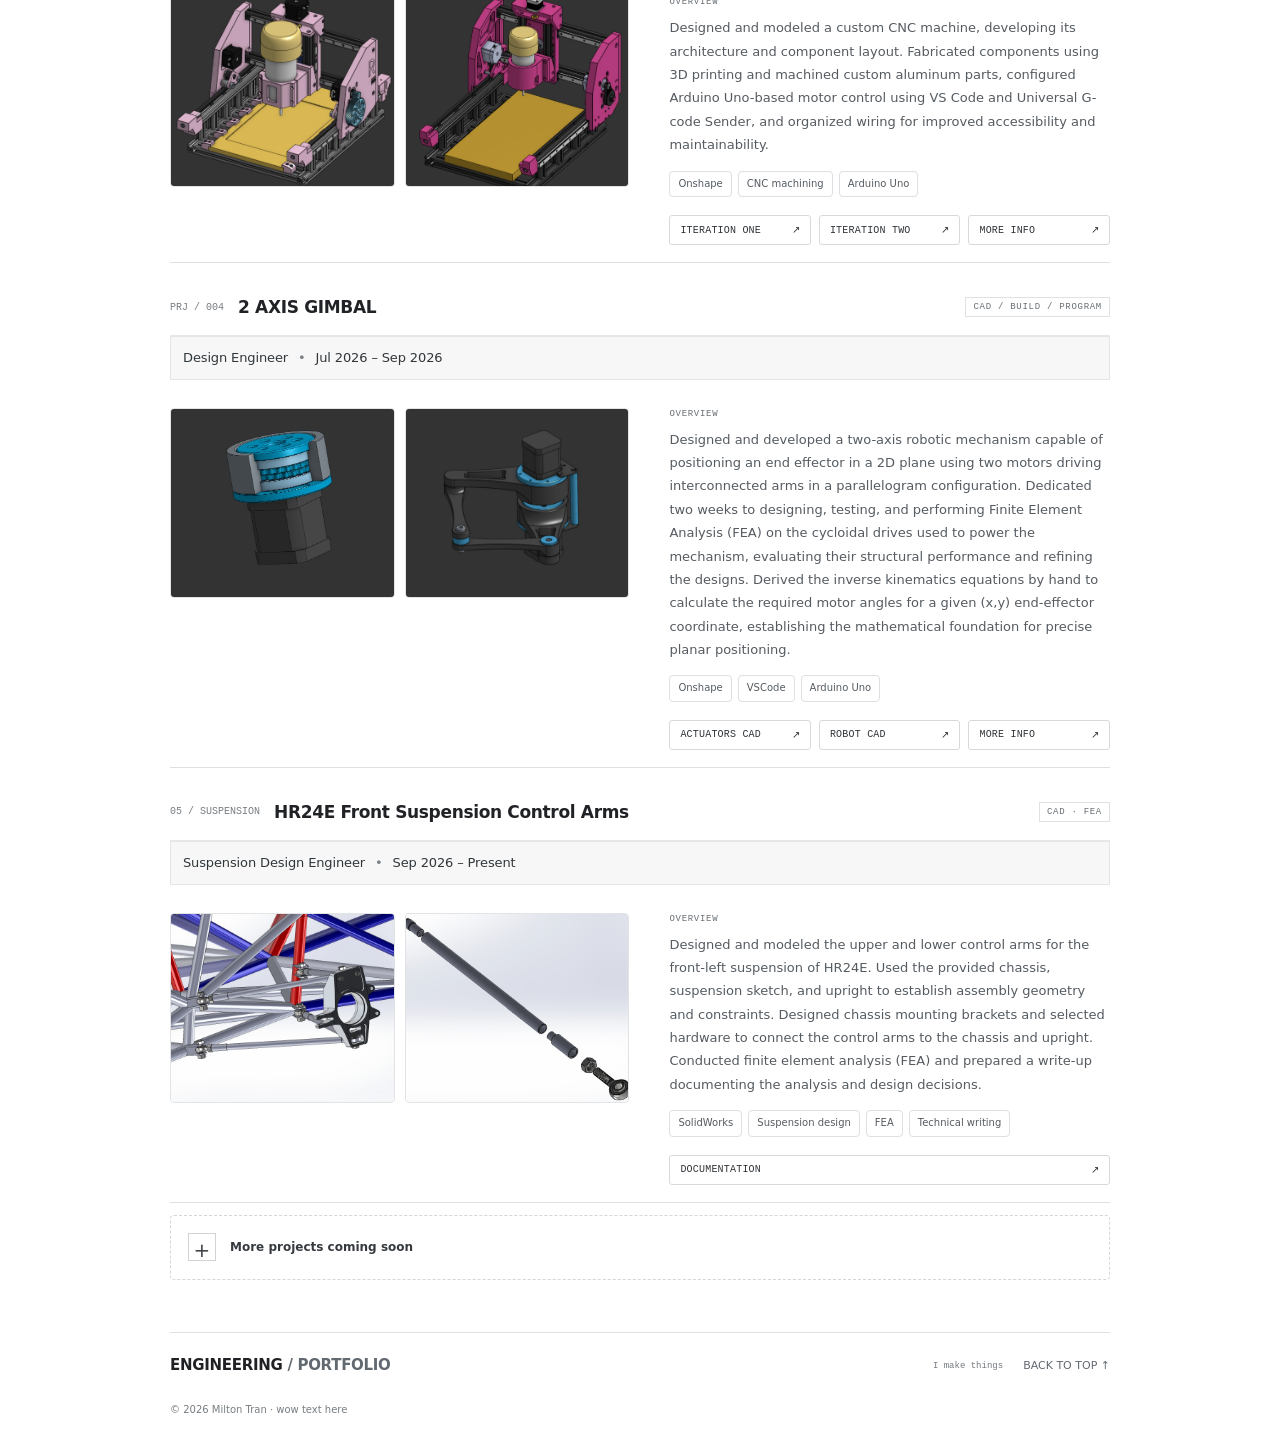
==== commit 03ec5b74: "updated links" ====
--- a/index.html
+++ b/index.html
@@ -20,7 +20,7 @@
      E
     </span>
     <span>
-     ENGINEERING
+     Milton Tran
      <span class="muted">
       / PORTFOLIO
      </span>
@@ -30,7 +30,7 @@
     <a href="#projects">
      Projects
     </a>
-    <a class="nav-cta" href="mailto:miltonktran@gmail.com">
+    <a class="nav-cta" href="mailto:miltonktran@gmail.com" data-copy-email="miltonktran@gmail.com">
      Contact &nearrow;
     </a>
    </nav>
@@ -49,7 +49,7 @@
      I am currently a Mechanical Engineering student at the University of California, Riverside. I like designing and building things, especially robotics, mechanical systems, and hands-on projects that combine CAD, fabrication, and problem-solving.
     </p>
     <div class="hero-actions">
-     <a class="button button-primary" href="mailto:miltonktran@gmail.com">
+     <a class="button button-primary" href="mailto:miltonktran@gmail.com" data-copy-email="miltonktran@gmail.com">
       Email
       <span>
        &nearrow;
@@ -131,6 +131,17 @@
        CAD / DESIGN
       </span>
      </div>
+     <div class="project-meta-box">
+      <span>
+       Mechanical Design Lead
+      </span>
+      <span class="meta-divider">
+       •
+      </span>
+      <span>
+       Jan 2025 – Apr 2025
+      </span>
+     </div>
      <div class="project-layout">
       <div class="project-gallery">
        <figure class="image-slot">
@@ -164,13 +175,41 @@
          </small>
         </div>
        </figure>
+       <figure class="image-slot">
+        <img alt="Third view or detail of the 2025 robot" onerror="this.style.display='none'; this.nextElementSibling.style.display='grid'" src="assets/projects/project-01-c.jpg"/>
+        <div class="image-placeholder">
+         <span>
+          IMAGE 03
+         </span>
+         <strong>
+          Final assembly
+         </strong>
+         <small>
+          Replace project-01-c.jpg
+         </small>
+        </div>
+       </figure>
+       <figure class="image-slot">
+        <img alt="another view or detail of the 2025 robot" onerror="this.style.display='none'; this.nextElementSibling.style.display='grid'" src="assets/projects/project-01-d.jpg"/>
+        <div class="image-placeholder">
+         <span>
+          IMAGE 04
+         </span>
+         <strong>
+          Final assembly
+         </strong>
+         <small>
+          Replace project-01-c.jpg
+         </small>
+        </div>
+       </figure>
       </div>
       <div class="project-description">
        <div class="description-label">
         OVERVIEW
        </div>
        <p>
-        Developed the overall robot architecture, defining subsystem layout and mechanical integration. Designed and integrated a custom elevator mechanism, manufactured a custom funnel to improve game-piece collection, and optimized the end-effector to reduce weight while maintaining functionality.
+        I developed the overall robot architecture, using WCP Swerve X2T modules to maximize internal space for electronics and mechanisms. I helped conceptualize a significantly lighter end effector, using bottom rollers and a single motor to reduce its weight from nearly 7 pounds on our previous robot to just over 2 pounds, dramatically improving elevator speed. I also introduced a gravity-fed funnel with 3D-printed star wheels for automatic coral alignment and smooth feeding into the end effector. Its larger intake area and steeper angle enabled faster, more reliable game-piece collection than our previous powered funnel. These improvements resulted in a lighter, faster, and more optimized robot that ranked 16th, joined Alliance 6, and advanced to the third round of playoffs. Despite our overall performance, this remains my favorite robot I helped build on Team 9470.
        </p>
        <div class="project-tags">
         <span>
@@ -190,7 +229,7 @@
           &nearrow;
          </span>
         </a>
-        <a class="project-link" data-placeholder-link="" href="#">
+        <a class="project-link" data-placeholder-link="" href="https://docs.google.com/document/d/1QhEw8qTZIiQND77E16K6DZWBiwVZw_XXwffYPYCXygs/edit?tab=t.0">
          DOCUMENTATION
          <span>
           &nearrow;
@@ -212,6 +251,17 @@
        PROTOTYPING
       </span>
      </div>
+     <div class="project-meta-box">
+      <span>
+       Mechanical Design Lead
+      </span>
+      <span class="meta-divider">
+       •
+      </span>
+      <span>
+       Jan 2026 – Present
+      </span>
+     </div>
      <div class="project-layout">
       <div class="project-gallery">
        <figure class="image-slot">
@@ -274,7 +324,7 @@
           &nearrow;
          </span>
         </a>
-        <a class="project-link" data-placeholder-link="" href="#">
+        <a class="project-link" data-placeholder-link="" href="https://docs.google.com/document/d/1QhEw8qTZIiQND77E16K6DZWBiwVZw_XXwffYPYCXygs/edit?tab=t.u2xzgf8esus2#heading=h.cmays1gsf0jz">
          MORE INFO
          <span>
           &nearrow;
@@ -296,6 +346,17 @@
        ANALYSIS / BUILD
       </span>
      </div>
+     <div class="project-meta-box">
+      <span>
+       Mechanical Design Lead
+      </span>
+      <span class="meta-divider">
+       •
+      </span>
+      <span>
+       Jan 2025 – Mar 2025
+      </span>
+     </div>
      <div class="project-layout">
       <div class="project-gallery">
        <figure class="image-slot">
@@ -358,7 +419,7 @@
           &nearrow;
          </span>
         </a>
-        <a class="project-link" data-placeholder-link="" href="#">
+        <a class="project-link" data-placeholder-link="" href="https://docs.google.com/document/d/1QhEw8qTZIiQND77E16K6DZWBiwVZw_XXwffYPYCXygs/edit?tab=t.gjuaui5t68h1">
          MORE INFO
          <span>
           &nearrow;
@@ -380,6 +441,17 @@
        CAD / BUILD / PROGRAM
       </span>
      </div>
+     <div class="project-meta-box">
+      <span>
+       Design Engineer
+      </span>
+      <span class="meta-divider">
+       •
+      </span>
+      <span>
+       Jul 2026 – Sep 2026
+      </span>
+     </div>
      <div class="project-layout">
       <div class="project-gallery">
        <figure class="image-slot">
@@ -416,7 +488,7 @@
         OVERVIEW
        </div>
        <p>
-        Designed and modeled a custom CNC machine, developing its architecture and component layout. Fabricated components using 3D printing and machined custom aluminum parts, configured Arduino Uno-based motor control using VS Code and Universal G-code Sender, and organized wiring for improved accessibility and maintainability.
+        Designed and developed a two-axis robotic mechanism capable of positioning an end effector in a 2D plane using two motors driving interconnected arms in a parallelogram configuration. Dedicated two weeks to designing, testing, and performing Finite Element Analysis (FEA) on the cycloidal drives used to power the mechanism, evaluating their structural performance and refining the designs. Derived the inverse kinematics equations by hand to calculate the required motor angles for a given (x,y) end-effector coordinate, establishing the mathematical foundation for precise planar positioning.
        </p>
        <div class="project-tags">
         <span>
@@ -430,19 +502,19 @@
         </span>
        </div>
        <div class="project-links">
-        <a class="project-link" data-placeholder-link="" href="https://cad.onshape.com/documents/83039a6c6ade38fd1b34c7e4/w/e9be02aba01d16652b51fb08/e/c2b551d942019015146909dc">
+        <a class="project-link" data-placeholder-link="" href="https://cad.onshape.com/documents/83039a6c6ade38fd1b34c7e4/w/e9be02aba01d16652b51fb08/e/c2b551d942019015146909dc?renderMode=0&uiState=6acb301b3a2081acce041a56">
          ACTUATORS CAD
          <span>
           &nearrow;
          </span>
         </a>
-        <a class="project-link" data-placeholder-link="" href="https://cad.onshape.com/documents/9912a0891dfca1b9beb59a49/w/4ca0d48cdeaccb3d17090a57/e/5b6b08e2c7ca0c739b2f3fa4">
+        <a class="project-link" data-placeholder-link="" href="https://cad.onshape.com/documents/9912a0891dfca1b9beb59a49/w/4ca0d48cdeaccb3d17090a57/e/5b6b08e2c7ca0c739b2f3fa4?renderMode=0&uiState=6acb3033256e77847d0ab325">
          ROBOT CAD
          <span>
           &nearrow;
          </span>
         </a>
-        <a class="project-link" data-placeholder-link="" href="#">
+        <a class="project-link" data-placeholder-link="" href="https://docs.google.com/document/d/1QhEw8qTZIiQND77E16K6DZWBiwVZw_XXwffYPYCXygs/edit?tab=t.x1fu7eedgdhk">
          MORE INFO
          <span>
           &nearrow;
@@ -462,6 +534,17 @@
       </h3>
       <span class="project-type">
        CAD &middot; FEA
+      </span>
+     </div>
+     <div class="project-meta-box">
+      <span>
+       Suspension Design Engineer
+      </span>
+      <span class="meta-divider">
+       •
+      </span>
+      <span>
+       Sep 2026 – Present
       </span>
      </div>
      <div class="project-layout">
@@ -554,13 +637,13 @@
     </span>
    </a>
    <span>
-    DESIGNED TO SHOW THE WORK.
+    I make things
    </span>
    <a href="#home">
     BACK TO TOP &uarr;
    </a>
    <small>
-    &copy; 2026 Milton Tran &middot; Built as a local static website
+    &copy; 2026 Milton Tran &middot; wow text here
    </small>
   </footer>
   <script src="script.js">
--- a/styles.css
+++ b/styles.css
@@ -1 +1 @@
-:root{--bg:#fff;--panel:#fff;--line:#dedfe2;--text:#17191c;--muted:#626970;--accent:#25282b;--mono:"SFMono-Regular",Consolas,"Liberation Mono",monospace;--sans:Inter,ui-sans-serif,system-ui,-apple-system,BlinkMacSystemFont,"Segoe UI",sans-serif}*{box-sizing:border-box}html{scroll-behavior:smooth;scroll-padding-top:76px}body{margin:0;background:var(--bg);color:var(--text);font-family:var(--sans);line-height:1.65;overflow-x:hidden}a{color:#303438;text-decoration:none}a:hover{color:#000;text-decoration:underline;text-underline-offset:4px}.ambient{display:none}.section-wrap{width:min(940px,calc(100% - 48px));margin-inline:auto}.topbar{height:50px;position:sticky;top:0;z-index:10;display:flex;align-items:center;justify-content:space-between;padding:0 max(24px,calc((100vw - 940px)/2));background:rgba(255,255,255,.96);backdrop-filter:blur(12px);border-bottom:1px solid #e6e6e6}.wordmark{display:flex;align-items:center;gap:9px;font-size:15px;letter-spacing:-.02em;font-weight:650;color:#202124}.mark{display:none}.muted{color:var(--muted)}nav{display:flex;align-items:center;gap:23px;font-size:14px;color:#606368}nav a{color:#606368}nav a:hover{color:#111}.nav-cta{padding:0;border:0;color:#606368}.hero{min-height:auto;padding-top:43px;padding-bottom:50px;position:relative}.hero .eyebrow{display:none}.hero h1{font-size:clamp(38px,5vw,48px);letter-spacing:-.045em;line-height:1.15;font-weight:600;margin:0 0 13px;color:#151618}.accent{color:#151618}.hero-copy{max-width:570px;color:#555b61;font-size:17px;line-height:1.58;margin:0}.hero-actions{display:flex;gap:20px;margin-top:17px}.button{padding:0;font-size:14px;font-weight:500;display:inline-flex;gap:8px;align-items:center}.button-primary,.button-quiet{background:none;color:#24272a;border:0}.button-primary:hover,.button-quiet:hover{background:none}.hero-meta,.hero-index{display:none}.resume,.projects{padding-top:40px;padding-bottom:52px;border-top:1px solid #dedfe2}.section-heading{display:flex;justify-content:space-between;align-items:end;gap:24px;margin-bottom:23px}.section-heading h2{font-size:25px;line-height:1.25;letter-spacing:-.025em;font-weight:600;margin:5px 0 0;color:#191b1e}.section-heading .eyebrow{display:none}.text-link{font-family:var(--sans);font-size:13px;letter-spacing:0;color:#303438;border:0;padding:0;text-decoration:underline;text-underline-offset:4px}.resume-panel{display:grid;grid-template-columns:.72fr 1.5fr;border:0;background:transparent}.resume-side{padding:0 24px 0 0;border-right:0}.resume-avatar{width:64px;height:64px;border:1px solid #d4d7da;background:#f1f2f3;display:grid;place-items:center;color:#34383c;font:20px var(--mono);margin-bottom:15px}.resume-avatar span{display:none}.resume-side h3{font-size:19px;margin:0;color:#202226}.resume-side p{font-size:13px}.resume-intro{margin:13px 0;color:#555b61;line-height:1.7}.resume-rule{display:none}.resume-download{margin-top:22px;border:1px solid #dedfe2;padding:10px;display:flex;align-items:center;gap:9px;background:#fff}.file-icon{font:9px var(--mono);color:#4d5257;border:1px solid #d6d8da;padding:6px}.resume-download span:nth-child(2){display:grid;flex:1}.resume-download strong{font-size:11px}.resume-download small{font-size:9px;color:#777d82}.resume-download>a{color:#34383c}.resume-content{padding:0 0 0 24px}.resume-block{display:grid;grid-template-columns:110px 1fr;gap:16px;padding:0 0 20px;margin-bottom:20px;border-bottom:1px solid #e5e6e7}.resume-block:last-child{border:0;margin-bottom:0}.resume-label{padding-top:5px;color:#646a70;font:10px var(--mono);letter-spacing:.08em}.resume-block h3{font-size:14px;margin:0 0 4px;font-weight:600}.resume-block p,.resume-block li{font-size:12px;color:#555b61;line-height:1.75}.resume-detail{color:#676d72!important;margin:0 0 7px}.resume-block ul{padding-left:16px;margin:7px 0}.skill-groups{display:grid;gap:10px}.skill-groups span{font:9px var(--mono);color:#646a70;letter-spacing:.08em}.skill-groups p{margin:3px 0 0}.edit-note{color:#777d82;font-size:11px;margin-top:13px}.edit-note span{color:#50555a;margin-right:5px}code{font-family:var(--mono);color:#303438;background:#f0f1f2;padding:2px 4px}.section-aside{font-size:12px;color:#626970;line-height:1.7}.project-toolbar{display:flex;justify-content:space-between;padding:10px 0;border-top:1px solid #e1e2e4;border-bottom:1px solid #e1e2e4;margin-bottom:15px;font:9px var(--mono);color:#70757a;letter-spacing:.08em}.project-toolbar span:first-child{display:flex;align-items:center;gap:9px}.status-dot{display:inline-block;width:6px;height:6px;border-radius:50%;background:#73787d}.project-card{border:0;border-bottom:1px solid #dedfe2;margin-bottom:12px;background:transparent}.project-title-row{display:flex;align-items:center;gap:14px;padding:18px 0 14px;border-bottom:1px solid #e6e7e8}.project-number{font:10px var(--mono);color:#777d82;white-space:nowrap}.project-title-row h3{font-size:17px;font-weight:600;letter-spacing:-.02em;margin:0;flex:1;color:#202226}.project-type{font:9px var(--mono);border:1px solid #dfe1e3;padding:4px 7px;white-space:nowrap;color:#686e73;letter-spacing:.08em}.project-layout{display:grid;grid-template-columns:1.02fr .98fr}.project-gallery{padding:16px 20px 16px 0;display:grid;grid-template-columns:1fr 1fr;gap:10px}.image-slot{margin:0;aspect-ratio:1.18;position:relative;overflow:hidden;background:#f1f2f3;border:1px solid #e1e3e5;border-radius:4px}.image-slot img{width:100%;height:100%;object-fit:cover;display:block;transition:transform .25s}.image-slot:hover img{transform:scale(1.025)}.image-placeholder{display:none;position:absolute;inset:0;place-items:center;align-content:center;gap:7px;text-align:center;background:linear-gradient(135deg,#f4f5f6,#e9ebed);padding:10px}.image-placeholder:before{content:"";position:absolute;inset:10px;border:1px dashed #c5c9cc;pointer-events:none}.image-placeholder>span{font:9px var(--mono);color:#777d82;letter-spacing:.08em}.image-placeholder strong{font-size:12px;font-weight:500;color:#34383c}.image-placeholder small{font-size:9px;color:#777d82}.project-description{padding:17px 0 17px 20px;display:flex;flex-direction:column;align-items:flex-start}.description-label{font:9px var(--mono);color:#686e73;letter-spacing:.08em}.project-description>p{font-size:13px;color:#555b61;line-height:1.8;margin:9px 0 14px}.project-tags{display:flex;flex-wrap:wrap;gap:6px;margin-bottom:18px}.project-tags span{font-size:10px;color:#555b61;border:1px solid #dedfe2;border-radius:4px;padding:4px 8px;background:#fff}.project-links{display:flex;flex-wrap:wrap;gap:8px;margin-top:auto;width:100%}.project-link{display:flex;align-items:center;justify-content:space-between;gap:18px;padding:8px 10px;border:1px solid #d7dadd;border-radius:3px;color:#303438;font:10px var(--mono);letter-spacing:.02em;flex:1;min-width:130px;background:#fff}.project-link:hover{background:#f5f6f7;border-color:#aeb3b7;text-decoration:none}.add-project{border:1px dashed #d4d7da;display:flex;align-items:center;gap:14px;padding:17px;color:#363a3e;border-radius:4px}.add-symbol{width:28px;height:28px;display:grid;place-items:center;color:#41464b;border:1px solid #d1d4d7;font-size:20px}.add-project strong{font-size:12px;font-weight:600}.add-project p{font-size:11px;color:#747a80;margin:3px 0 0}.footer{border-top:1px solid #dedfe2;padding-top:20px;padding-bottom:28px;display:flex;align-items:center;gap:20px;flex-wrap:wrap}.footer>span{margin-left:auto;font:9px var(--mono);color:#73797e}.footer>a:not(.wordmark){font:11px var(--sans);color:#626970}.footer small{width:100%;font-size:10px;color:#777d82;margin-top:4px}@media(max-width:760px){.section-wrap{width:min(100% - 32px,600px)}.topbar{padding:0 16px;height:54px}.wordmark{font-size:13px;letter-spacing:-.02em;gap:7px}nav{gap:14px;font-size:12px}.hero{padding-top:38px;padding-bottom:35px;min-height:0}.hero h1{font-size:clamp(36px,9vw,46px)}.section-heading{align-items:flex-start;flex-direction:column}.resume-panel{grid-template-columns:1fr}.resume-side{border-right:0;border-bottom:1px solid #e3e4e5;padding:0 0 22px;margin-bottom:22px}.resume-content{padding:0}.resume-block{grid-template-columns:1fr;gap:7px;padding:0 0 18px;margin-bottom:18px}.project-title-row{gap:9px;flex-wrap:wrap;padding:15px 0}.project-title-row h3{flex-basis:calc(100% - 90px);font-size:15px}.project-layout{grid-template-columns:1fr}.project-gallery{padding:13px 0;gap:8px}.project-description{padding:12px 0 20px}.project-links{margin-top:8px}.footer{gap:13px}.footer>span{display:none}.footer>a:not(.wordmark){margin-left:auto}.resume,.projects{padding-top:35px;padding-bottom:42px}.section-aside{margin:0}}@media(max-width:420px){nav{gap:10px}nav a:first-child{display:none}.hero-actions{flex-wrap:wrap}.project-gallery{grid-template-columns:1fr 1fr}.image-slot{aspect-ratio:.95}.project-links{flex-direction:column}.project-link{width:100%}}
+:root{--bg:#fff;--panel:#fff;--line:#dedfe2;--text:#17191c;--muted:#626970;--accent:#25282b;--mono:"SFMono-Regular",Consolas,"Liberation Mono",monospace;--sans:Inter,ui-sans-serif,system-ui,-apple-system,BlinkMacSystemFont,"Segoe UI",sans-serif}*{box-sizing:border-box}html{scroll-behavior:smooth;scroll-padding-top:76px}body{margin:0;background:var(--bg);color:var(--text);font-family:var(--sans);line-height:1.65;overflow-x:hidden}a{color:#303438;text-decoration:none}a:hover{color:#000;text-decoration:underline;text-underline-offset:4px}.ambient{display:none}.section-wrap{width:min(940px,calc(100% - 48px));margin-inline:auto}.topbar{height:50px;position:sticky;top:0;z-index:10;display:flex;align-items:center;justify-content:space-between;padding:0 max(24px,calc((100vw - 940px)/2));background:rgba(255,255,255,.96);backdrop-filter:blur(12px);border-bottom:1px solid #e6e6e6}.wordmark{display:flex;align-items:center;gap:9px;font-size:15px;letter-spacing:-.02em;font-weight:650;color:#202124}.mark{display:none}.muted{color:var(--muted)}nav{display:flex;align-items:center;gap:23px;font-size:14px;color:#606368}nav a{color:#606368}nav a:hover{color:#111}.nav-cta{padding:0;border:0;color:#606368}.hero{min-height:auto;padding-top:43px;padding-bottom:50px;position:relative}.hero .eyebrow{display:none}.hero h1{font-size:clamp(38px,5vw,48px);letter-spacing:-.045em;line-height:1.15;font-weight:600;margin:0 0 13px;color:#151618}.accent{color:#151618}.hero-copy{max-width:570px;color:#555b61;font-size:17px;line-height:1.58;margin:0}.hero-actions{display:flex;gap:20px;margin-top:17px}.button{padding:0;font-size:14px;font-weight:500;display:inline-flex;gap:8px;align-items:center}.button-primary,.button-quiet{background:none;color:#24272a;border:0}.button-primary:hover,.button-quiet:hover{background:none}.hero-meta,.hero-index{display:none}.resume,.projects{padding-top:40px;padding-bottom:52px;border-top:1px solid #dedfe2}.section-heading{display:flex;justify-content:space-between;align-items:end;gap:24px;margin-bottom:23px}.section-heading h2{font-size:25px;line-height:1.25;letter-spacing:-.025em;font-weight:600;margin:5px 0 0;color:#191b1e}.section-heading .eyebrow{display:none}.text-link{font-family:var(--sans);font-size:13px;letter-spacing:0;color:#303438;border:0;padding:0;text-decoration:underline;text-underline-offset:4px}.resume-panel{display:grid;grid-template-columns:.72fr 1.5fr;border:0;background:transparent}.resume-side{padding:0 24px 0 0;border-right:0}.resume-avatar{width:64px;height:64px;border:1px solid #d4d7da;background:#f1f2f3;display:grid;place-items:center;color:#34383c;font:20px var(--mono);margin-bottom:15px}.resume-avatar span{display:none}.resume-side h3{font-size:19px;margin:0;color:#202226}.resume-side p{font-size:13px}.resume-intro{margin:13px 0;color:#555b61;line-height:1.7}.resume-rule{display:none}.resume-download{margin-top:22px;border:1px solid #dedfe2;padding:10px;display:flex;align-items:center;gap:9px;background:#fff}.file-icon{font:9px var(--mono);color:#4d5257;border:1px solid #d6d8da;padding:6px}.resume-download span:nth-child(2){display:grid;flex:1}.resume-download strong{font-size:11px}.resume-download small{font-size:9px;color:#777d82}.resume-download>a{color:#34383c}.resume-content{padding:0 0 0 24px}.resume-block{display:grid;grid-template-columns:110px 1fr;gap:16px;padding:0 0 20px;margin-bottom:20px;border-bottom:1px solid #e5e6e7}.resume-block:last-child{border:0;margin-bottom:0}.resume-label{padding-top:5px;color:#646a70;font:10px var(--mono);letter-spacing:.08em}.resume-block h3{font-size:14px;margin:0 0 4px;font-weight:600}.resume-block p,.resume-block li{font-size:12px;color:#555b61;line-height:1.75}.resume-detail{color:#676d72!important;margin:0 0 7px}.resume-block ul{padding-left:16px;margin:7px 0}.skill-groups{display:grid;gap:10px}.skill-groups span{font:9px var(--mono);color:#646a70;letter-spacing:.08em}.skill-groups p{margin:3px 0 0}.edit-note{color:#777d82;font-size:11px;margin-top:13px}.edit-note span{color:#50555a;margin-right:5px}code{font-family:var(--mono);color:#303438;background:#f0f1f2;padding:2px 4px}.section-aside{font-size:12px;color:#626970;line-height:1.7}.project-toolbar{display:flex;justify-content:space-between;padding:10px 0;border-top:1px solid #e1e2e4;border-bottom:1px solid #e1e2e4;margin-bottom:15px;font:9px var(--mono);color:#70757a;letter-spacing:.08em}.project-toolbar span:first-child{display:flex;align-items:center;gap:9px}.status-dot{display:inline-block;width:6px;height:6px;border-radius:50%;background:#73787d}.project-card{border:0;border-bottom:1px solid #dedfe2;margin-bottom:12px;background:transparent}.project-title-row{display:flex;align-items:center;gap:14px;padding:18px 0 14px;border-bottom:1px solid #e6e7e8}.project-number{font:10px var(--mono);color:#777d82;white-space:nowrap}.project-title-row h3{font-size:17px;font-weight:600;letter-spacing:-.02em;margin:0;flex:1;color:#202226}.project-type{font:9px var(--mono);border:1px solid #dfe1e3;padding:4px 7px;white-space:nowrap;color:#686e73;letter-spacing:.08em}.project-meta-box{display:flex;align-items:center;flex-wrap:wrap;gap:8px;padding:11px 12px;margin:0 0 12px;border:1px solid #e3e5e7;background:#f7f7f7;color:#30363a;font-size:13px;line-height:1.5;letter-spacing:-.01em}.project-meta-box .meta-divider{color:#7b8085;padding:0 2px}.project-layout{display:grid;grid-template-columns:1.02fr .98fr}.project-gallery{padding:16px 20px 16px 0;display:grid;grid-template-columns:1fr 1fr;gap:10px}.image-slot{margin:0;aspect-ratio:1.18;position:relative;overflow:hidden;background:#f1f2f3;border:1px solid #e1e3e5;border-radius:4px}.image-slot img{width:100%;height:100%;object-fit:cover;display:block;transition:transform .25s}.image-slot:hover img{transform:scale(1.025)}.image-placeholder{display:none;position:absolute;inset:0;place-items:center;align-content:center;gap:7px;text-align:center;background:linear-gradient(135deg,#f4f5f6,#e9ebed);padding:10px}.image-placeholder:before{content:"";position:absolute;inset:10px;border:1px dashed #c5c9cc;pointer-events:none}.image-placeholder>span{font:9px var(--mono);color:#777d82;letter-spacing:.08em}.image-placeholder strong{font-size:12px;font-weight:500;color:#34383c}.image-placeholder small{font-size:9px;color:#777d82}.project-description{padding:17px 0 17px 20px;display:flex;flex-direction:column;align-items:flex-start}.description-label{font:9px var(--mono);color:#686e73;letter-spacing:.08em}.project-description>p{font-size:13px;color:#555b61;line-height:1.8;margin:9px 0 14px}.project-tags{display:flex;flex-wrap:wrap;gap:6px;margin-bottom:18px}.project-tags span{font-size:10px;color:#555b61;border:1px solid #dedfe2;border-radius:4px;padding:4px 8px;background:#fff}.project-links{display:flex;flex-wrap:wrap;gap:8px;margin-top:auto;width:100%}.project-link{display:flex;align-items:center;justify-content:space-between;gap:18px;padding:8px 10px;border:1px solid #d7dadd;border-radius:3px;color:#303438;font:10px var(--mono);letter-spacing:.02em;flex:1;min-width:130px;background:#fff}.project-link:hover{background:#f5f6f7;border-color:#aeb3b7;text-decoration:none}.add-project{border:1px dashed #d4d7da;display:flex;align-items:center;gap:14px;padding:17px;color:#363a3e;border-radius:4px}.add-symbol{width:28px;height:28px;display:grid;place-items:center;color:#41464b;border:1px solid #d1d4d7;font-size:20px}.add-project strong{font-size:12px;font-weight:600}.add-project p{font-size:11px;color:#747a80;margin:3px 0 0}.footer{border-top:1px solid #dedfe2;padding-top:20px;padding-bottom:28px;display:flex;align-items:center;gap:20px;flex-wrap:wrap}.footer>span{margin-left:auto;font:9px var(--mono);color:#73797e}.footer>a:not(.wordmark){font:11px var(--sans);color:#626970}.footer small{width:100%;font-size:10px;color:#777d82;margin-top:4px}@media(max-width:760px){.section-wrap{width:min(100% - 32px,600px)}.topbar{padding:0 16px;height:54px}.wordmark{font-size:13px;letter-spacing:-.02em;gap:7px}nav{gap:14px;font-size:12px}.hero{padding-top:38px;padding-bottom:35px;min-height:0}.hero h1{font-size:clamp(36px,9vw,46px)}.section-heading{align-items:flex-start;flex-direction:column}.resume-panel{grid-template-columns:1fr}.resume-side{border-right:0;border-bottom:1px solid #e3e4e5;padding:0 0 22px;margin-bottom:22px}.resume-content{padding:0}.resume-block{grid-template-columns:1fr;gap:7px;padding:0 0 18px;margin-bottom:18px}.project-title-row{gap:9px;flex-wrap:wrap;padding:15px 0}.project-title-row h3{flex-basis:calc(100% - 90px);font-size:15px}.project-meta-box{font-size:12px;padding:10px 11px}.project-layout{grid-template-columns:1fr}.project-gallery{padding:13px 0;gap:8px}.project-description{padding:12px 0 20px}.project-links{margin-top:8px}.footer{gap:13px}.footer>span{display:none}.footer>a:not(.wordmark){margin-left:auto}.resume,.projects{padding-top:35px;padding-bottom:42px}.section-aside{margin:0}}@media(max-width:420px){nav{gap:10px}nav a:first-child{display:none}.hero-actions{flex-wrap:wrap}.project-gallery{grid-template-columns:1fr 1fr}.image-slot{aspect-ratio:.95}.project-links{flex-direction:column}.project-link{width:100%}}
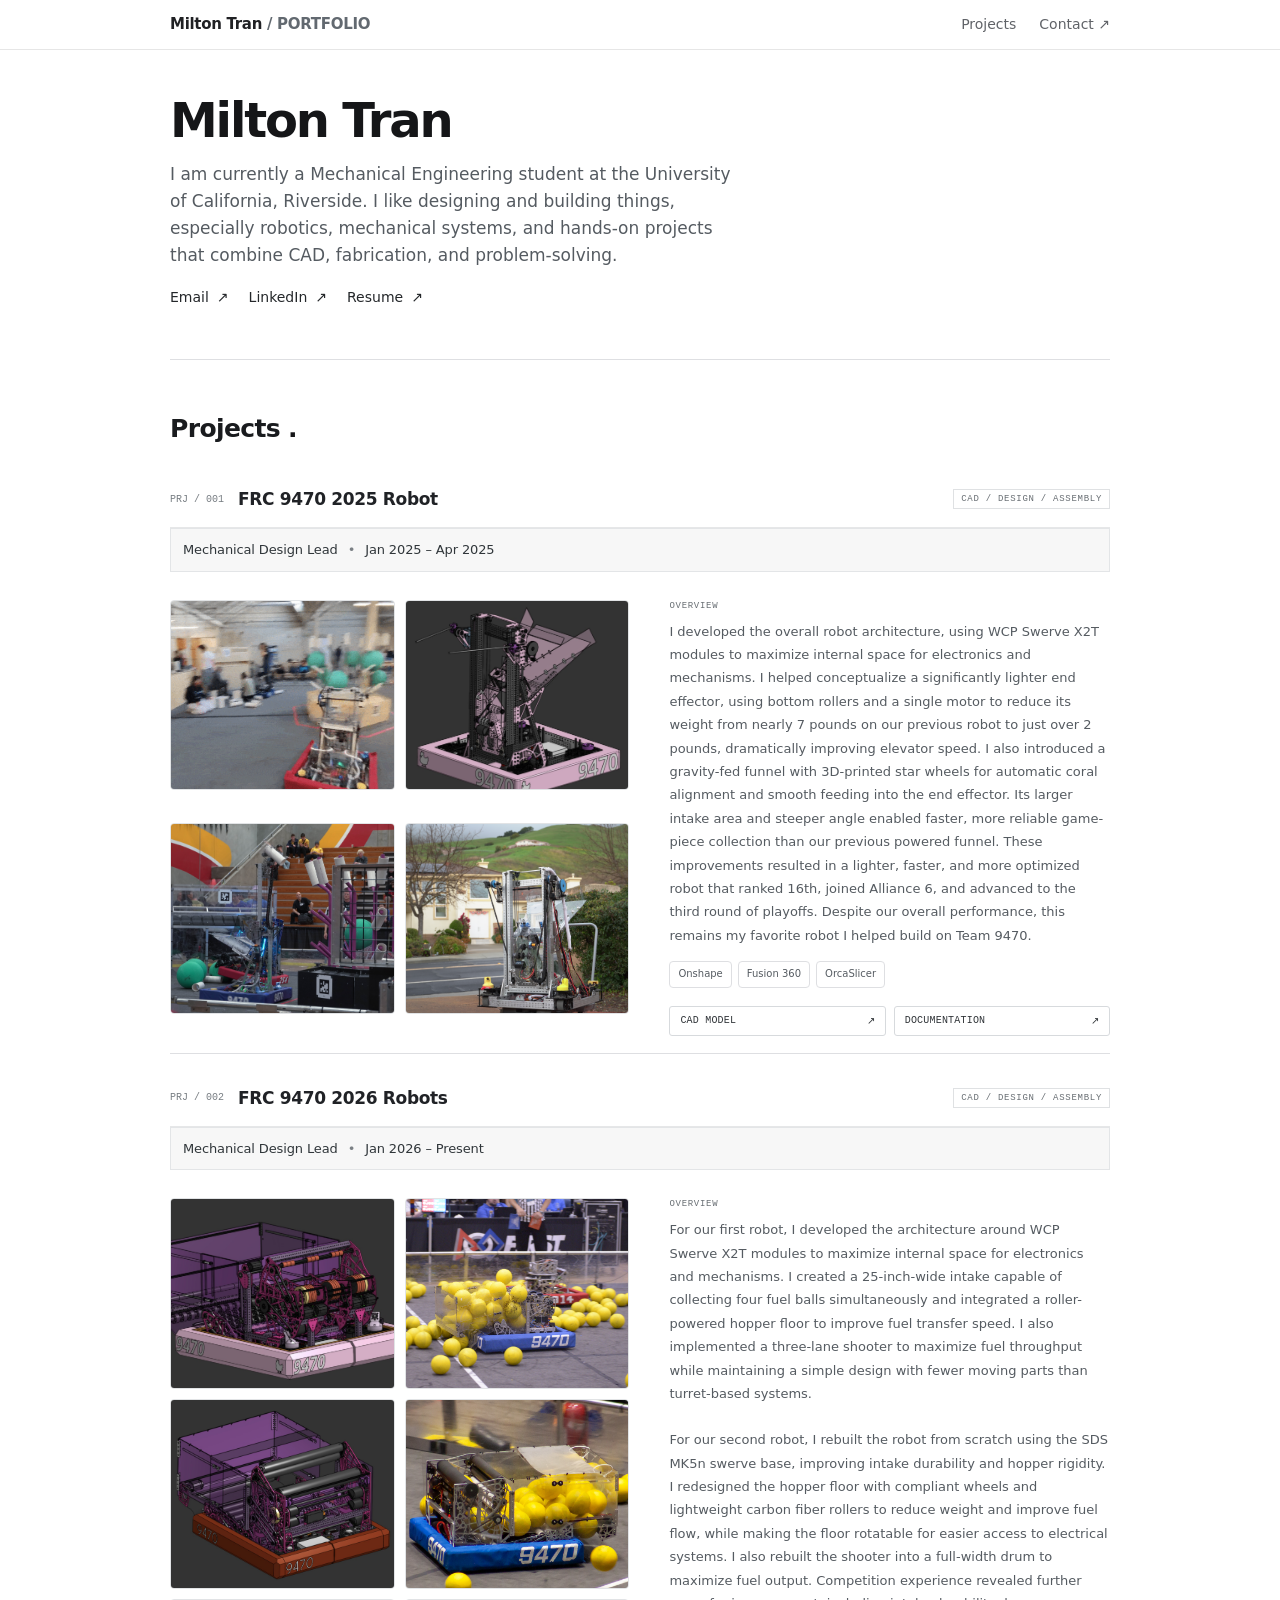
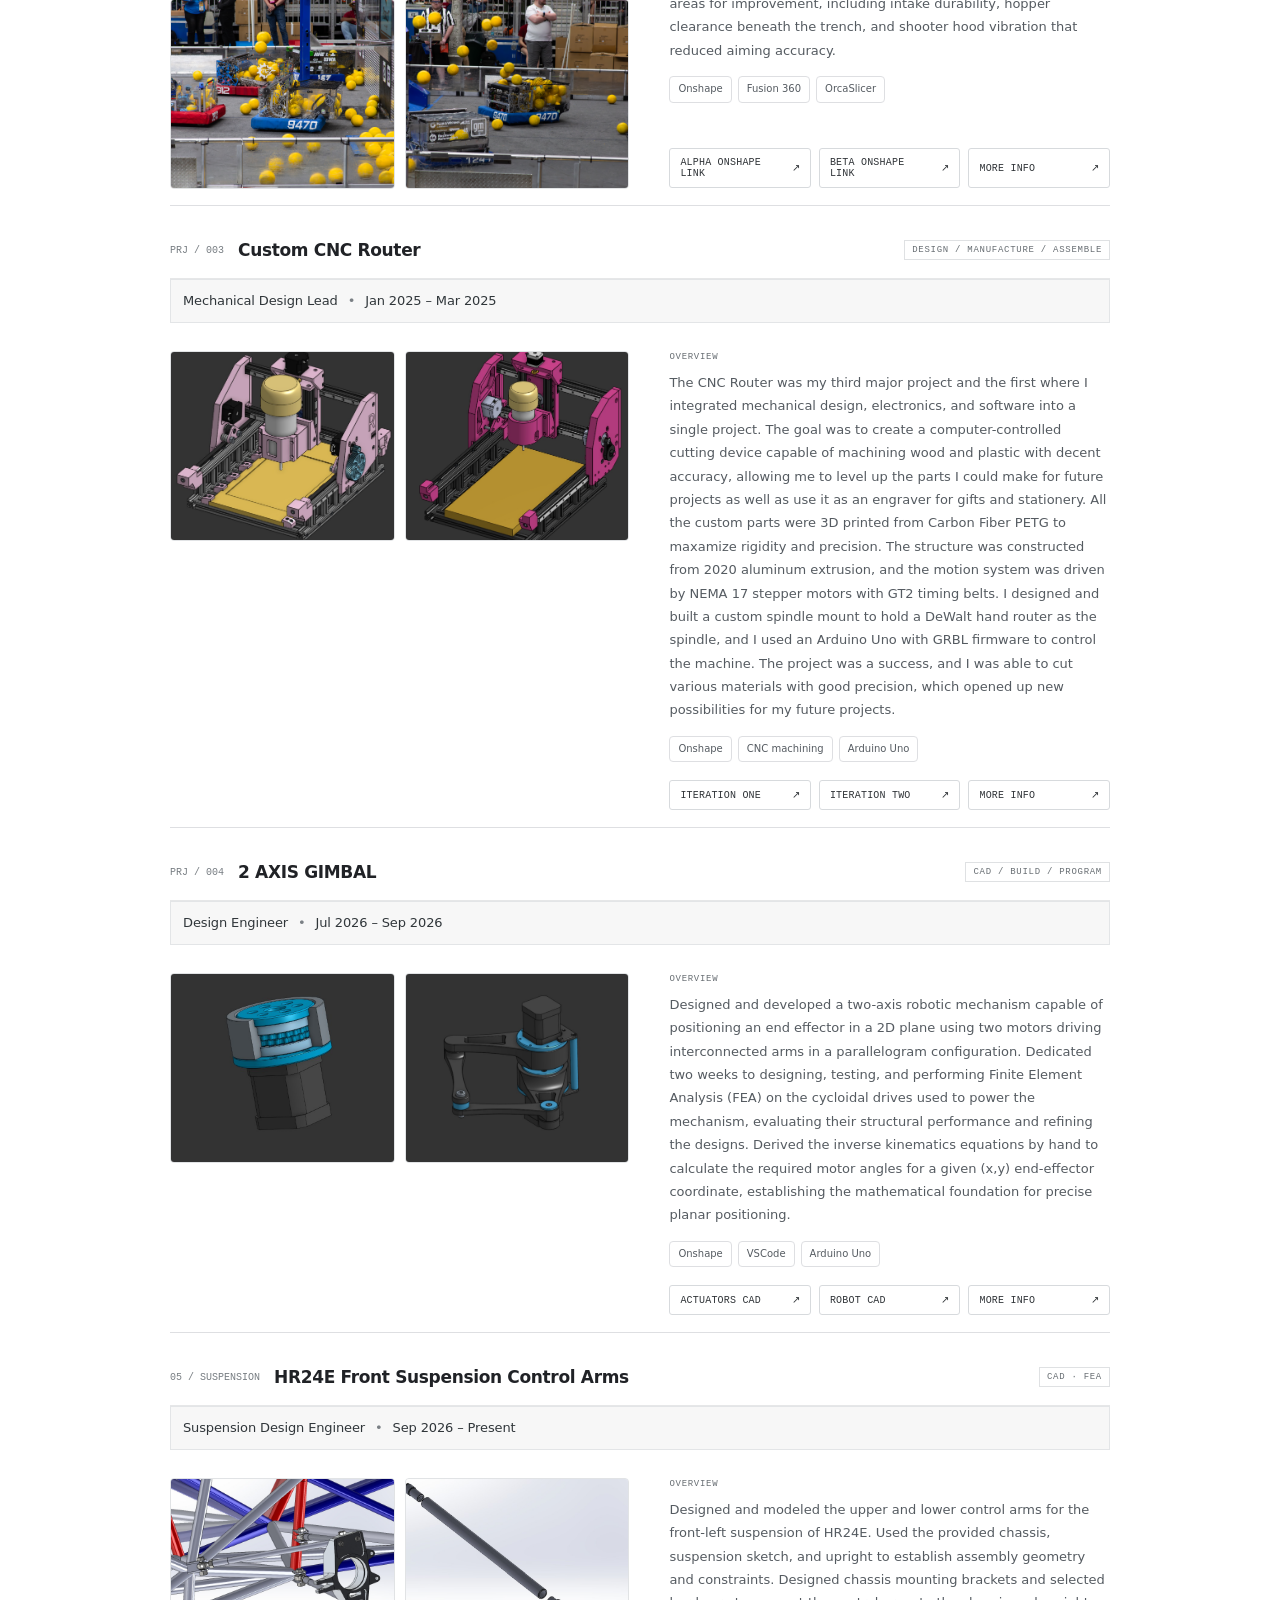
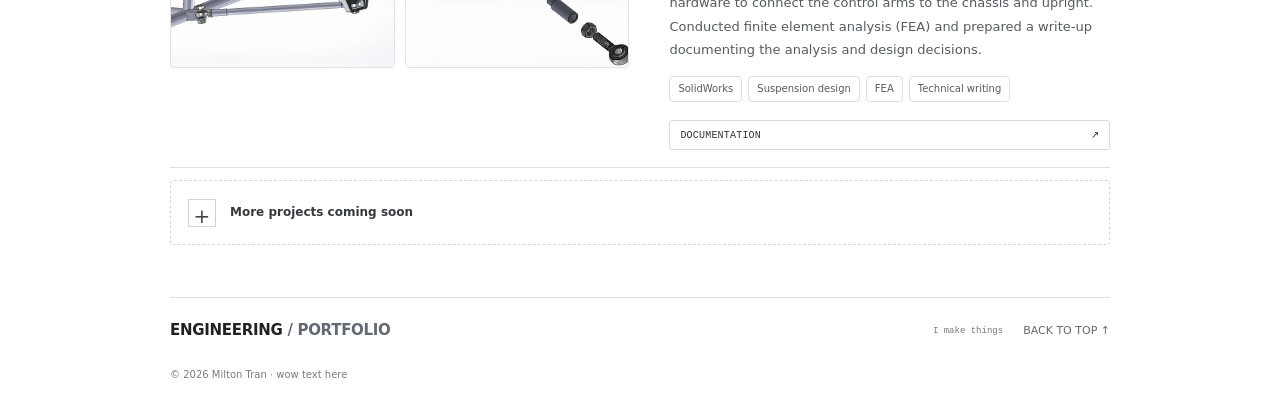
==== commit 69821f61: "documentation" ====
--- a/index.html
+++ b/index.html
@@ -128,7 +128,7 @@
        FRC 9470 2025 Robot
       </h3>
       <span class="project-type">
-       CAD / DESIGN
+       CAD / DESIGN / ASSEMBLY
       </span>
      </div>
      <div class="project-meta-box">
@@ -248,7 +248,7 @@
        FRC 9470 2026 Robots
       </h3>
       <span class="project-type">
-       PROTOTYPING
+       CAD / DESIGN / ASSEMBLY
       </span>
      </div>
      <div class="project-meta-box">
@@ -289,6 +289,62 @@
          </strong>
          <small>
           Replace project-02-b.jpg
+         </small>
+        </div>
+       </figure>
+       <figure class="image-slot">
+        <img alt="Third view of the 2026 development robot" onerror="this.style.display='none'; this.nextElementSibling.style.display='grid'" src="assets/projects/project-02-c.jpg"/>
+        <div class="image-placeholder">
+         <span>
+          IMAGE 03
+         </span>
+         <strong>
+          Robot assembly
+         </strong>
+         <small>
+          Replace project-02-c.jpg
+         </small>
+        </div>
+       </figure>
+       <figure class="image-slot">
+        <img alt="Fourth view of the 2026 development robot" onerror="this.style.display='none'; this.nextElementSibling.style.display='grid'" src="assets/projects/project-02-d.jpg"/>
+        <div class="image-placeholder">
+         <span>
+          IMAGE 04
+         </span>
+         <strong>
+          Mechanism detail
+         </strong>
+         <small>
+          Replace project-02-d.jpg
+         </small>
+        </div>
+       </figure>
+       <figure class="image-slot">
+        <img alt="Fifth view of the 2026 development robot" onerror="this.style.display='none'; this.nextElementSibling.style.display='grid'" src="assets/projects/project-02-e.jpg"/>
+        <div class="image-placeholder">
+         <span>
+          IMAGE 05
+         </span>
+         <strong>
+          Intake / shooter
+         </strong>
+         <small>
+          Replace project-02-e.jpg
+         </small>
+        </div>
+       </figure>
+       <figure class="image-slot">
+        <img alt="Sixth view of the 2026 development robot" onerror="this.style.display='none'; this.nextElementSibling.style.display='grid'" src="assets/projects/project-02-f.jpg"/>
+        <div class="image-placeholder">
+         <span>
+          IMAGE 06
+         </span>
+         <strong>
+          Final concept
+         </strong>
+         <small>
+          Replace project-02-f.jpg
          </small>
         </div>
        </figure>
@@ -298,7 +354,10 @@
         OVERVIEW
        </div>
        <p>
-        Developed the robot architecture and coordinated engineering tasks to support project milestones. Refined shooter design requirements to improve shooting speed, and performed maintenance, troubleshooting, and repairs during competitions and practice sessions.
+        For our first robot, I developed the architecture around WCP Swerve X2T modules to maximize internal space for electronics and mechanisms. I created a 25-inch-wide intake capable of collecting four fuel balls simultaneously and integrated a roller-powered hopper floor to improve fuel transfer speed. I also implemented a three-lane shooter to maximize fuel throughput while maintaining a simple design with fewer moving parts than turret-based systems.
+       </p>
+       <p>
+        For our second robot, I rebuilt the robot from scratch using the SDS MK5n swerve base, improving intake durability and hopper rigidity. I redesigned the hopper floor with compliant wheels and lightweight carbon fiber rollers to reduce weight and improve fuel flow, while making the floor rotatable for easier access to electrical systems. I also rebuilt the shooter into a full-width drum to maximize fuel output. Competition experience revealed further areas for improvement, including intake durability, hopper clearance beneath the trench, and shooter hood vibration that reduced aiming accuracy.
        </p>
        <div class="project-tags">
         <span>
@@ -343,7 +402,7 @@
        Custom CNC Router
       </h3>
       <span class="project-type">
-       ANALYSIS / BUILD
+       DESIGN / MANUFACTURE / ASSEMBLE
       </span>
      </div>
      <div class="project-meta-box">
@@ -393,7 +452,7 @@
         OVERVIEW
        </div>
        <p>
-        Designed and modeled a custom CNC machine, developing its architecture and component layout. Fabricated components using 3D printing and machined custom aluminum parts, configured Arduino Uno-based motor control using VS Code and Universal G-code Sender, and organized wiring for improved accessibility and maintainability.
+        The CNC Router was my third major project and the first where I integrated mechanical design, electronics, and software into a single project. The goal was to create a computer-controlled cutting device capable of machining wood and plastic with decent accuracy, allowing me to level up the parts I could make for future projects as well as use it as an engraver for gifts and stationery. All the custom parts were 3D printed from Carbon Fiber PETG to maxamize rigidity and precision. The structure was constructed from 2020 aluminum extrusion, and the motion system was driven by NEMA 17 stepper motors with GT2 timing belts. I designed and built a custom spindle mount to hold a DeWalt hand router as the spindle, and I used an Arduino Uno with GRBL firmware to control the machine. The project was a success, and I was able to cut various materials with good precision, which opened up new possibilities for my future projects.
        </p>
        <div class="project-tags">
         <span>
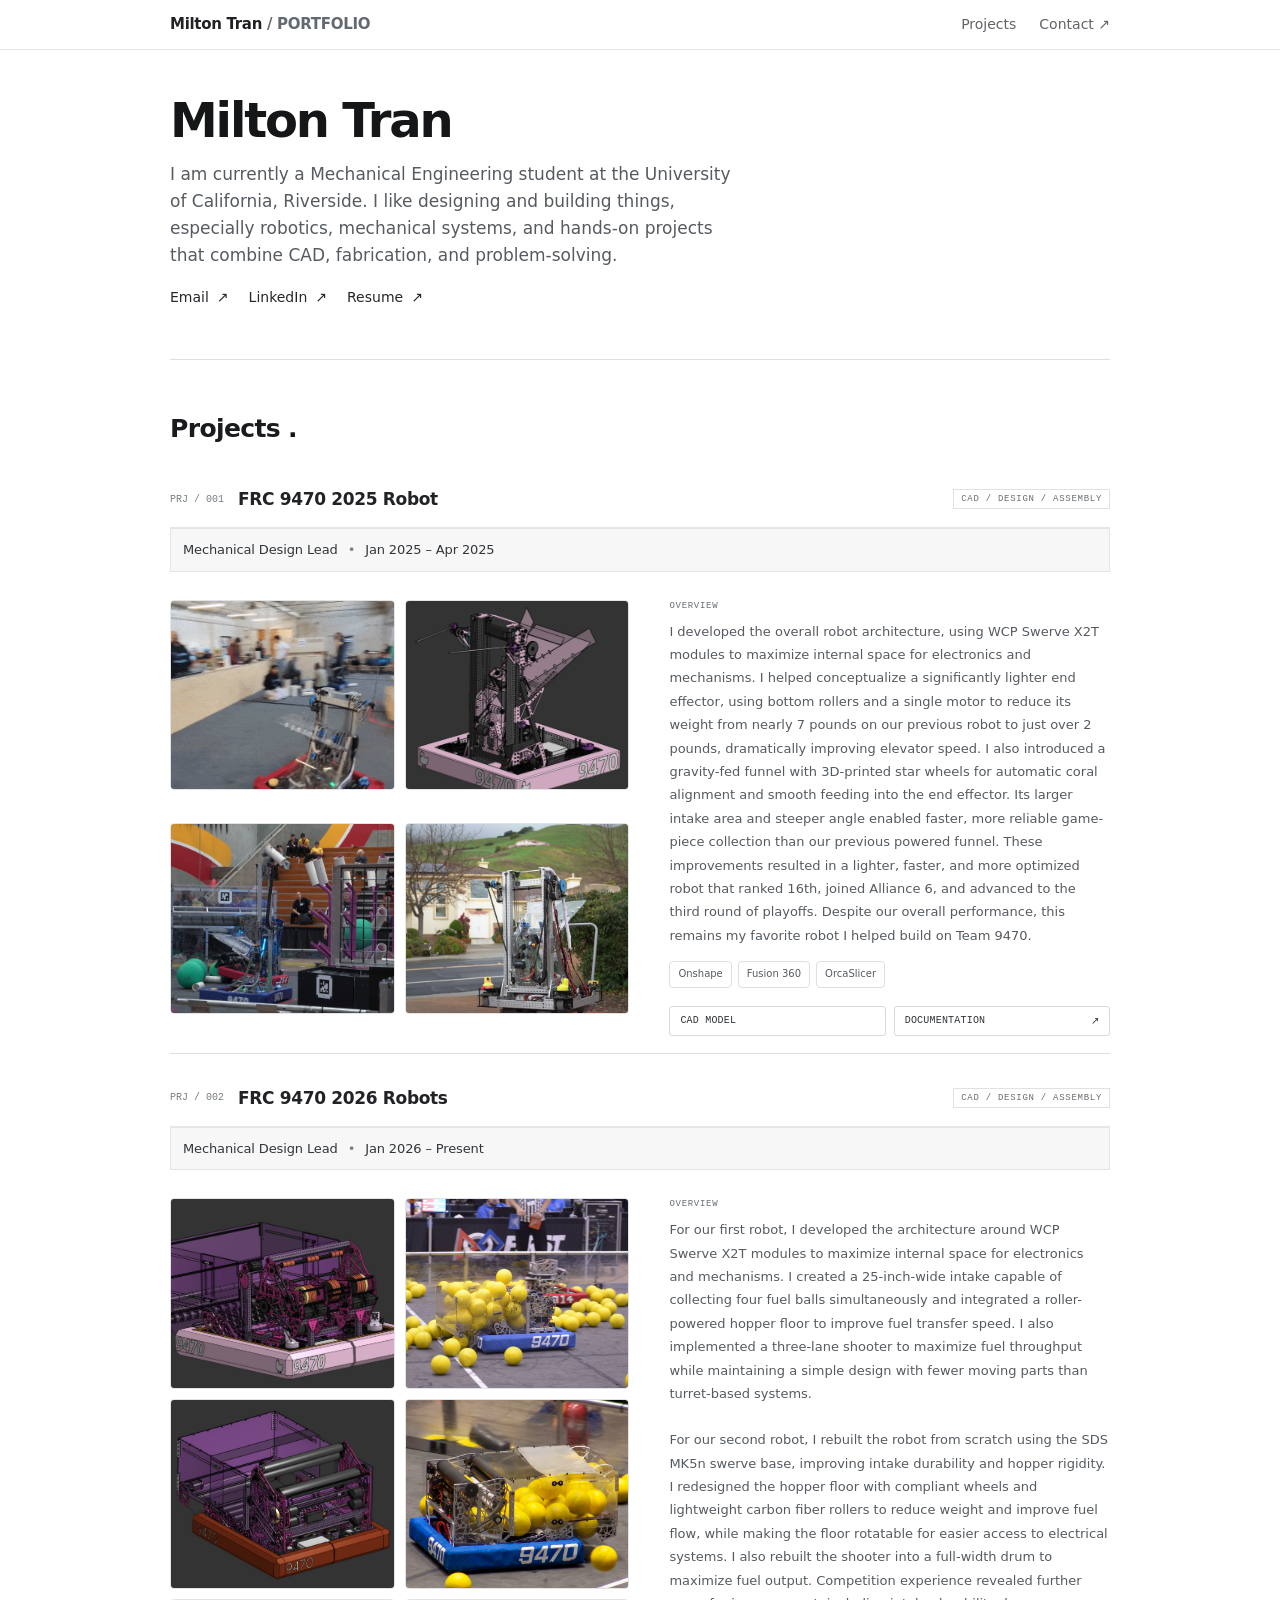
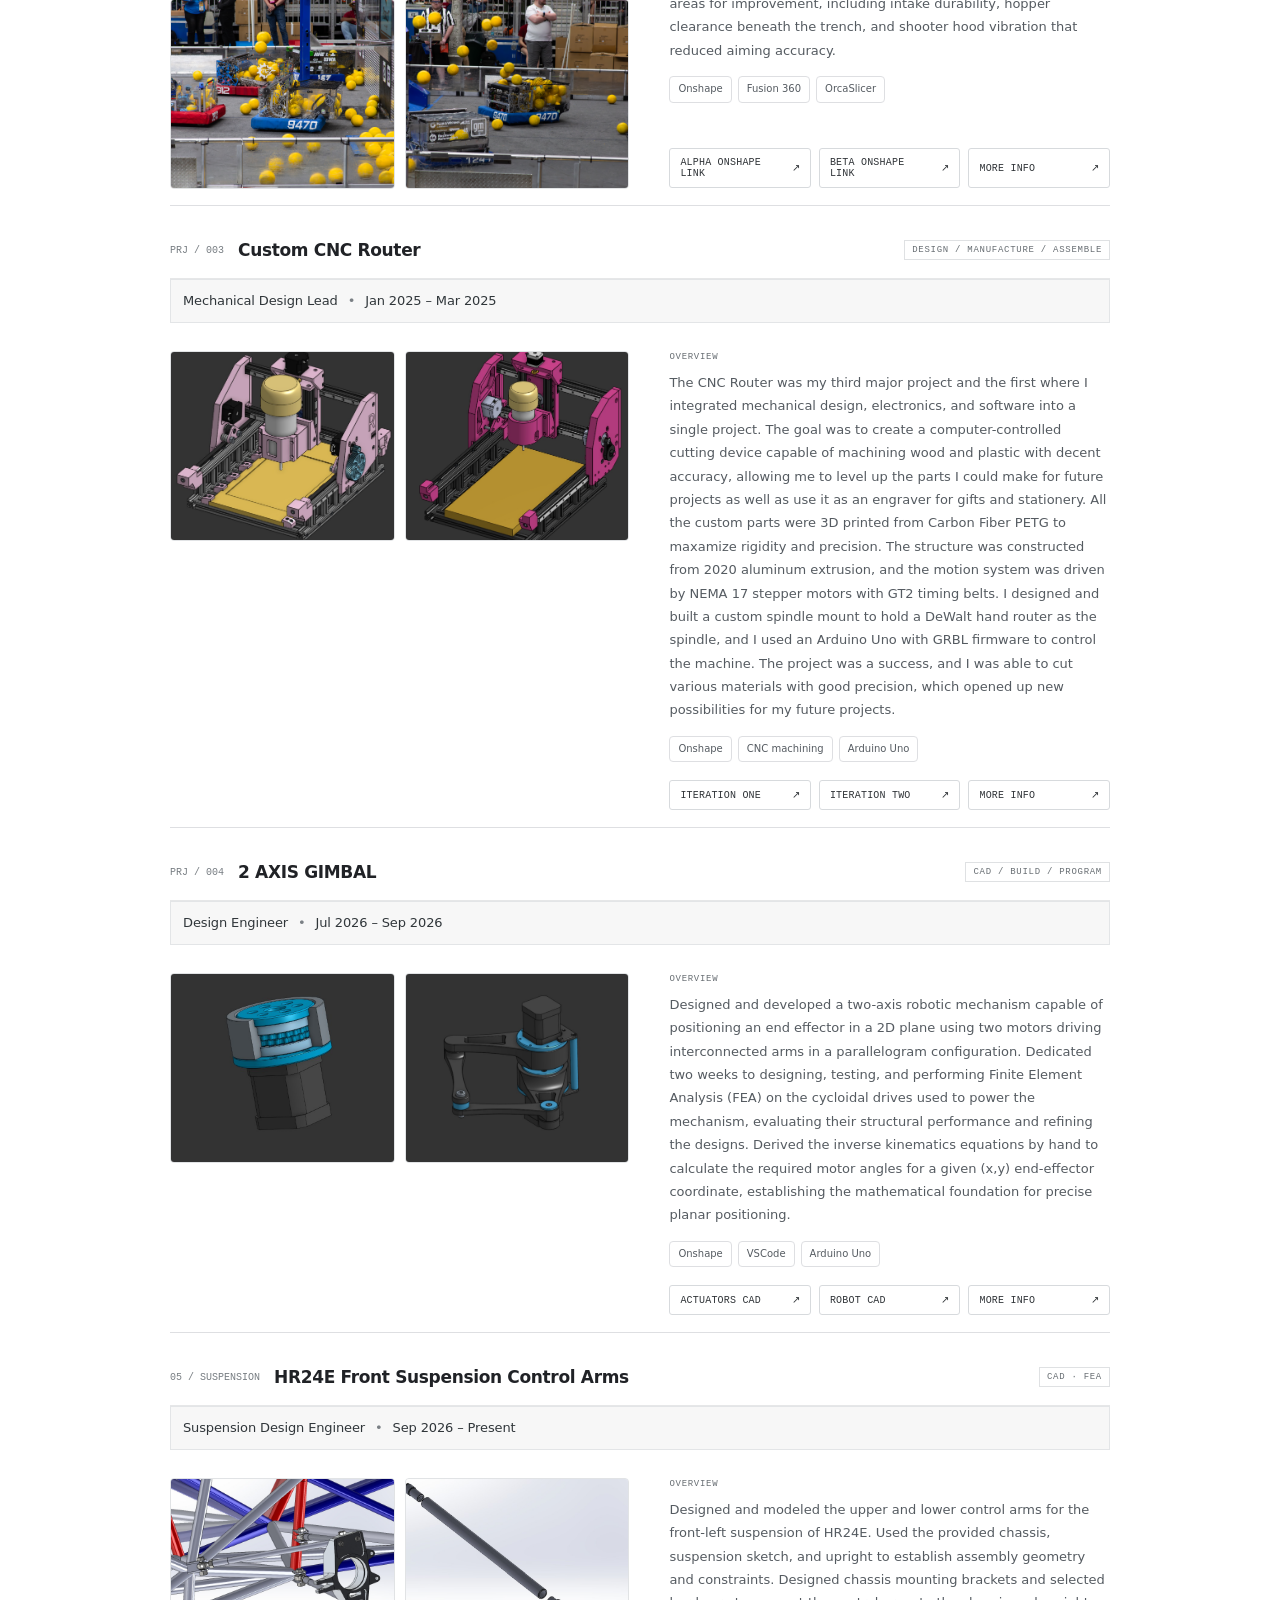
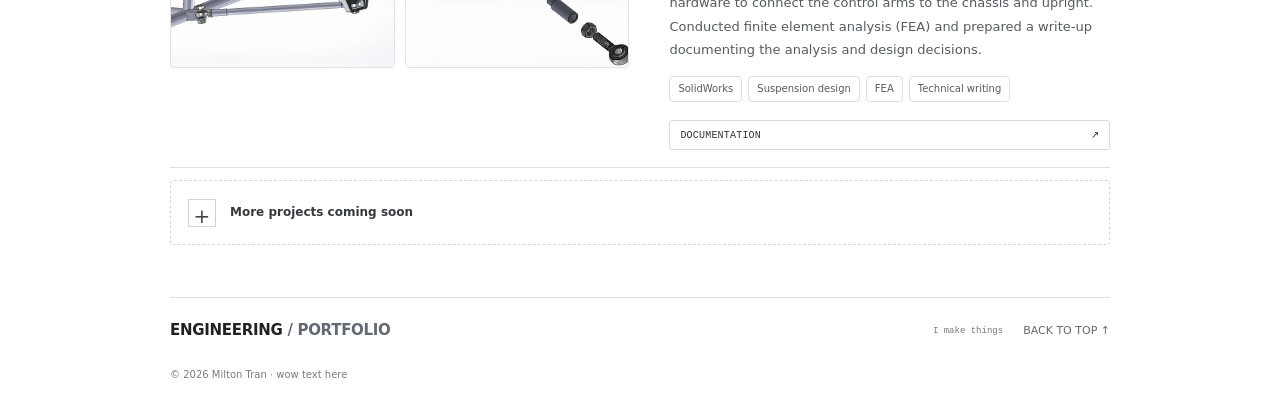
==== commit b967fb6f: "documentation link update" ====
--- a/index.html
+++ b/index.html
@@ -27,7 +27,7 @@
     </span>
    </a>
    <nav aria-label="Main navigation">
-    <a href="#projects">
+    <a href="index.html#projects">
      Projects
     </a>
     <a class="nav-cta" href="mailto:miltonktran@gmail.com" data-copy-email="miltonktran@gmail.com">
@@ -226,10 +226,9 @@
         <a class="project-link" data-placeholder-link="" href="https://cad.onshape.com/documents/00fd2afd7e5a27c154c6eacb/w/8401d8eccddc651e6a5a8a69/e/c8c92472f5bed239da127e3a">
          CAD MODEL
          <span>
-          &nearrow;
-         </span>
-        </a>
-        <a class="project-link" data-placeholder-link="" href="https://docs.google.com/document/d/1QhEw8qTZIiQND77E16K6DZWBiwVZw_XXwffYPYCXygs/edit?tab=t.0">
+         </span>
+        </a>
+        <a class="project-link" data-placeholder-link="" href="documentation.html#frc-2025">
          DOCUMENTATION
          <span>
           &nearrow;
@@ -383,7 +382,7 @@
           &nearrow;
          </span>
         </a>
-        <a class="project-link" data-placeholder-link="" href="https://docs.google.com/document/d/1QhEw8qTZIiQND77E16K6DZWBiwVZw_XXwffYPYCXygs/edit?tab=t.u2xzgf8esus2#heading=h.cmays1gsf0jz">
+        <a class="project-link" data-placeholder-link="" href="documentation.html#frc-2026">
          MORE INFO
          <span>
           &nearrow;
@@ -478,7 +477,7 @@
           &nearrow;
          </span>
         </a>
-        <a class="project-link" data-placeholder-link="" href="https://docs.google.com/document/d/1QhEw8qTZIiQND77E16K6DZWBiwVZw_XXwffYPYCXygs/edit?tab=t.gjuaui5t68h1">
+        <a class="project-link" data-placeholder-link="" href="documentation.html#cnc-router">
          MORE INFO
          <span>
           &nearrow;
@@ -573,7 +572,7 @@
           &nearrow;
          </span>
         </a>
-        <a class="project-link" data-placeholder-link="" href="https://docs.google.com/document/d/1QhEw8qTZIiQND77E16K6DZWBiwVZw_XXwffYPYCXygs/edit?tab=t.x1fu7eedgdhk">
+        <a class="project-link" data-placeholder-link="" href="documentation.html#gimbal">
          MORE INFO
          <span>
           &nearrow;
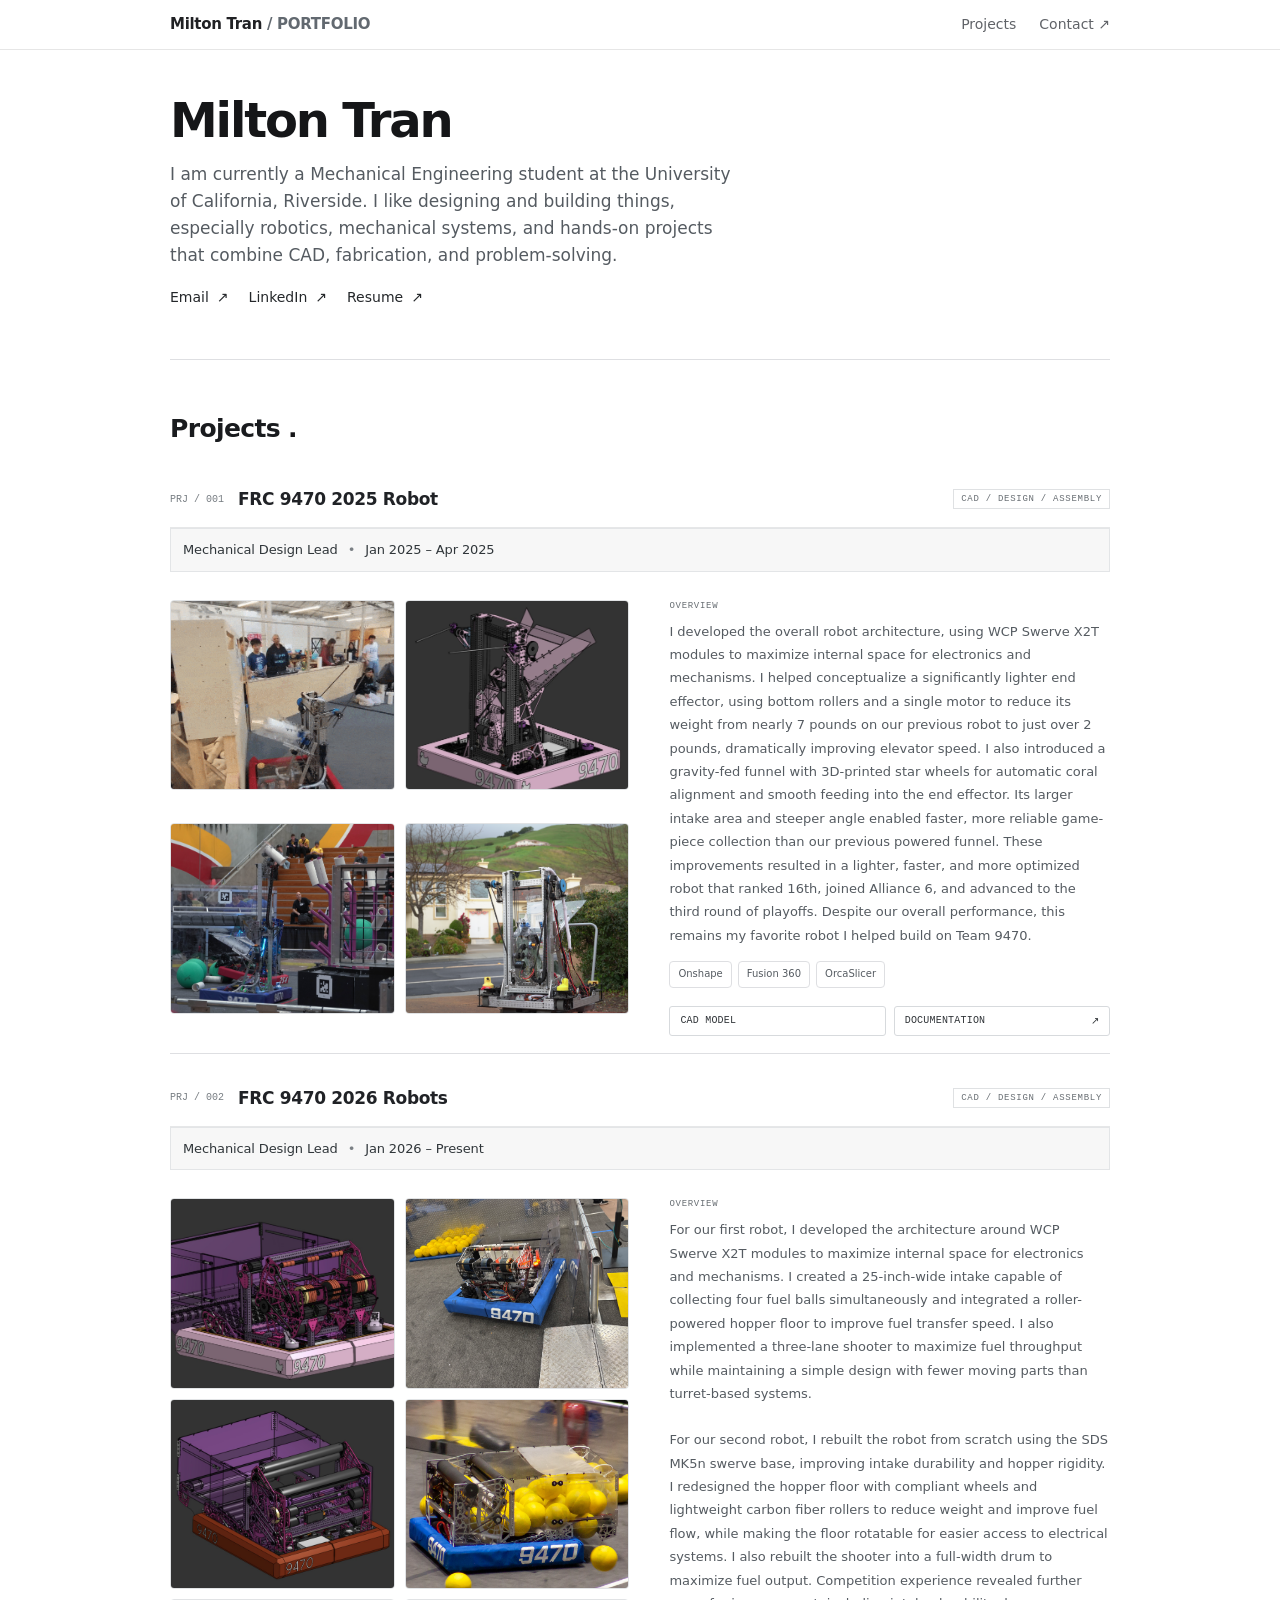
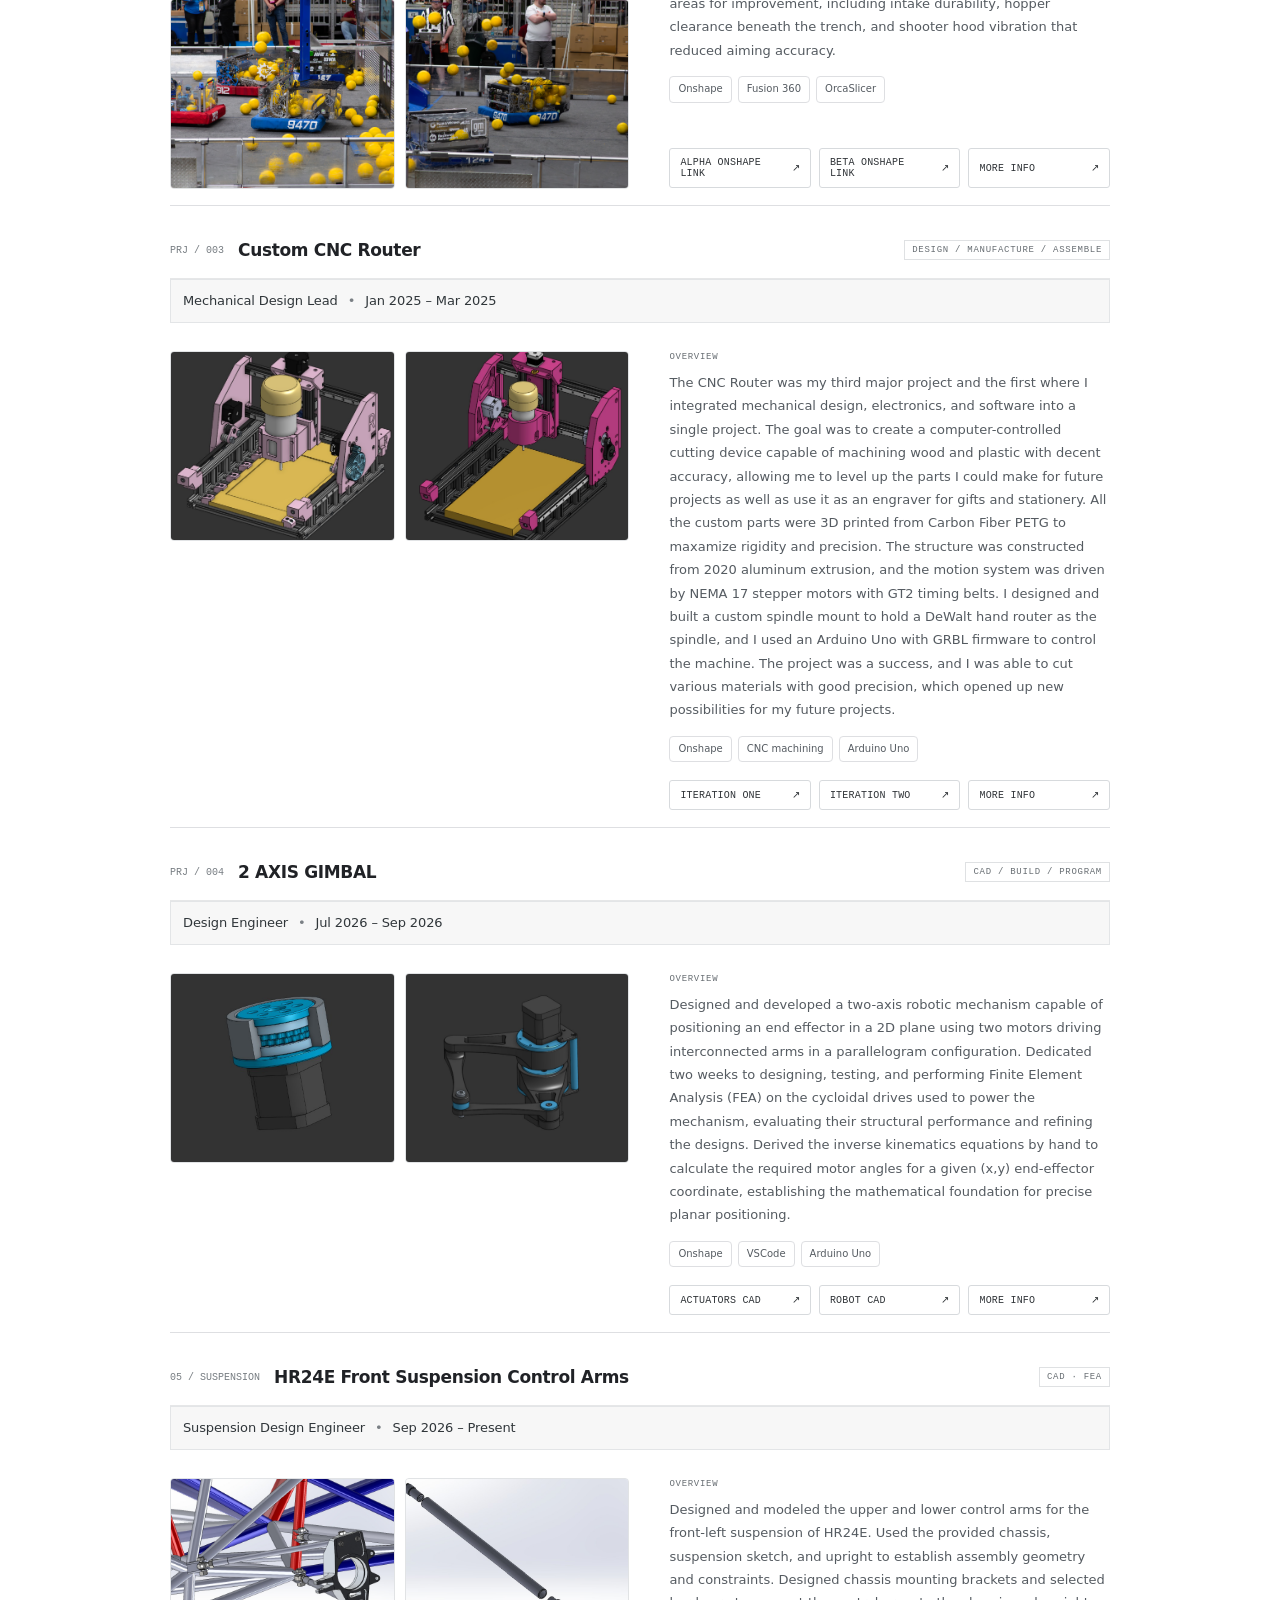
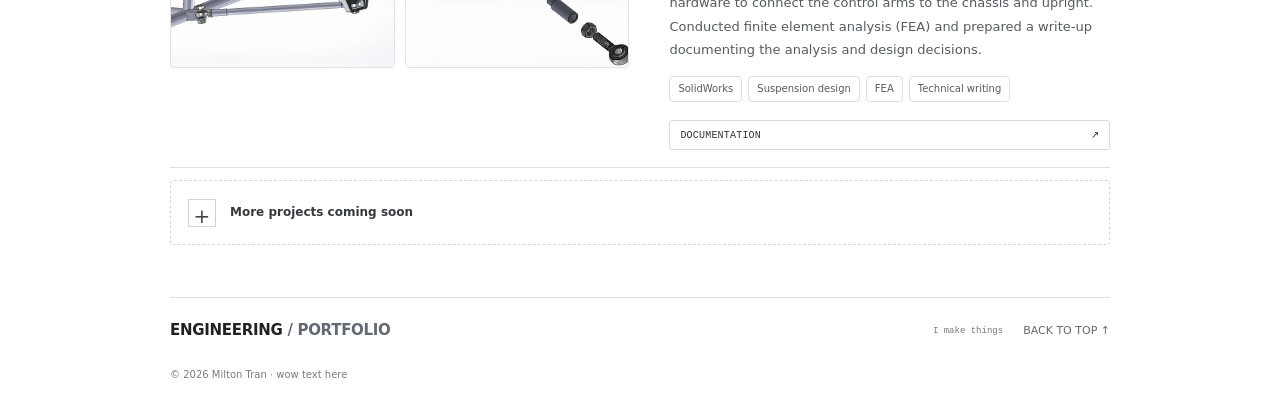
==== commit cf66351e: "updated images" ====
--- a/index.html
+++ b/index.html
@@ -278,7 +278,7 @@
         </div>
        </figure>
        <figure class="image-slot">
-        <img alt="Second view of the 3D printed prototype" onerror="this.style.display='none'; this.nextElementSibling.style.display='grid'" src="assets/projects/project-02-b.jpg"/>
+        <img alt="Second view of the 3D printed prototype" onerror="this.style.display='none'; this.nextElementSibling.style.display='grid'" src="assets/projects/project-02-h.jpg"/>
         <div class="image-placeholder">
          <span>
           IMAGE 02
